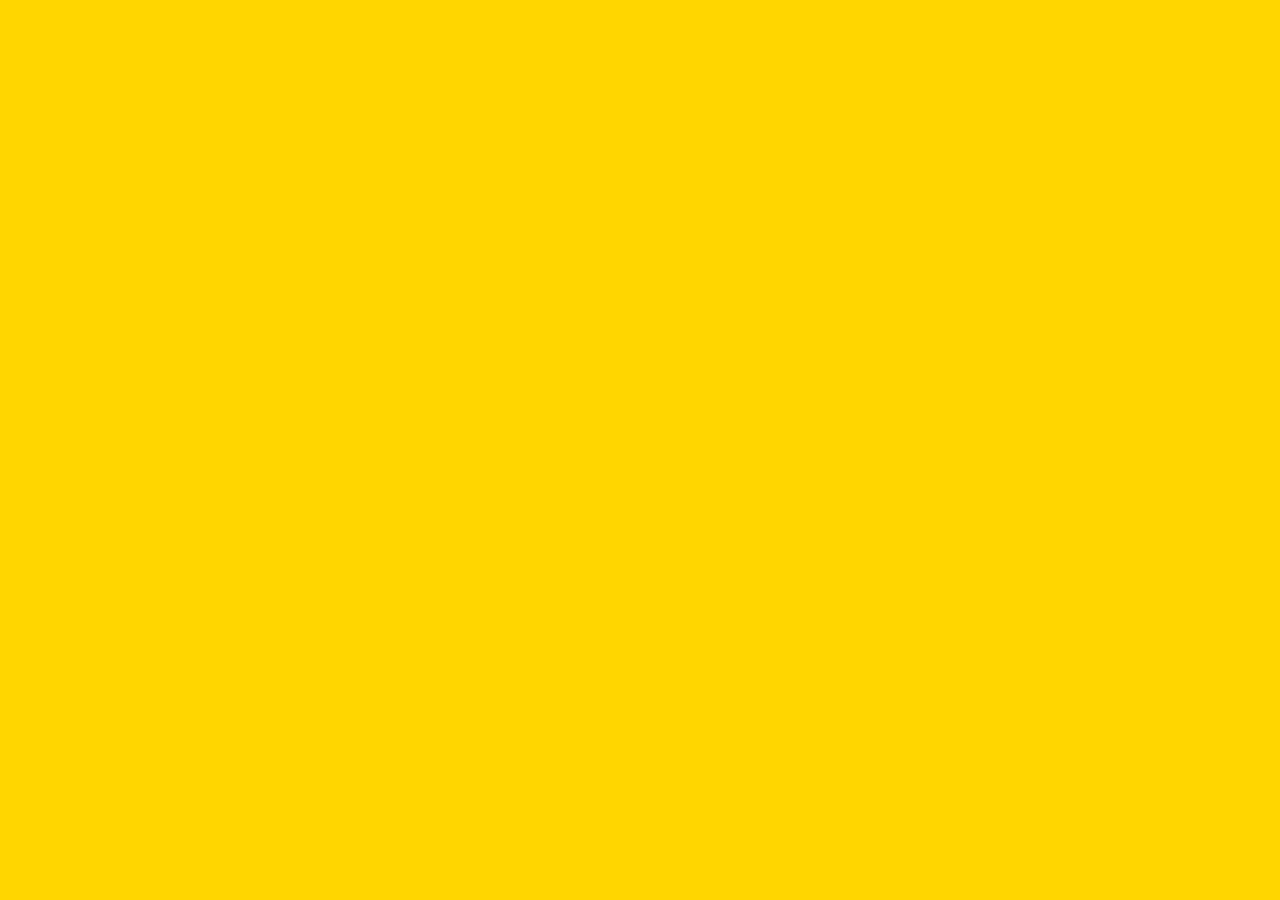
==== index.html @ a6885126 "initial commit." ====
<!DOCTYPE html>
<html lang="en">
  <head>
    <meta charset="UTF-8" />
    <meta http-equiv="X-UA-Compatible" content="IE=edge" />
    <meta name="viewport" content="width=device-width, initial-scale=1.0" />
    <title>Document</title>
    <link rel="stylesheet" href="CSS/normalize.css" />
    <link rel="stylesheet" href="CSS/styles.css" />
  </head>
  <body></body>
</html>
---- CSS/styles.css ----
body {
  background: gold;
}
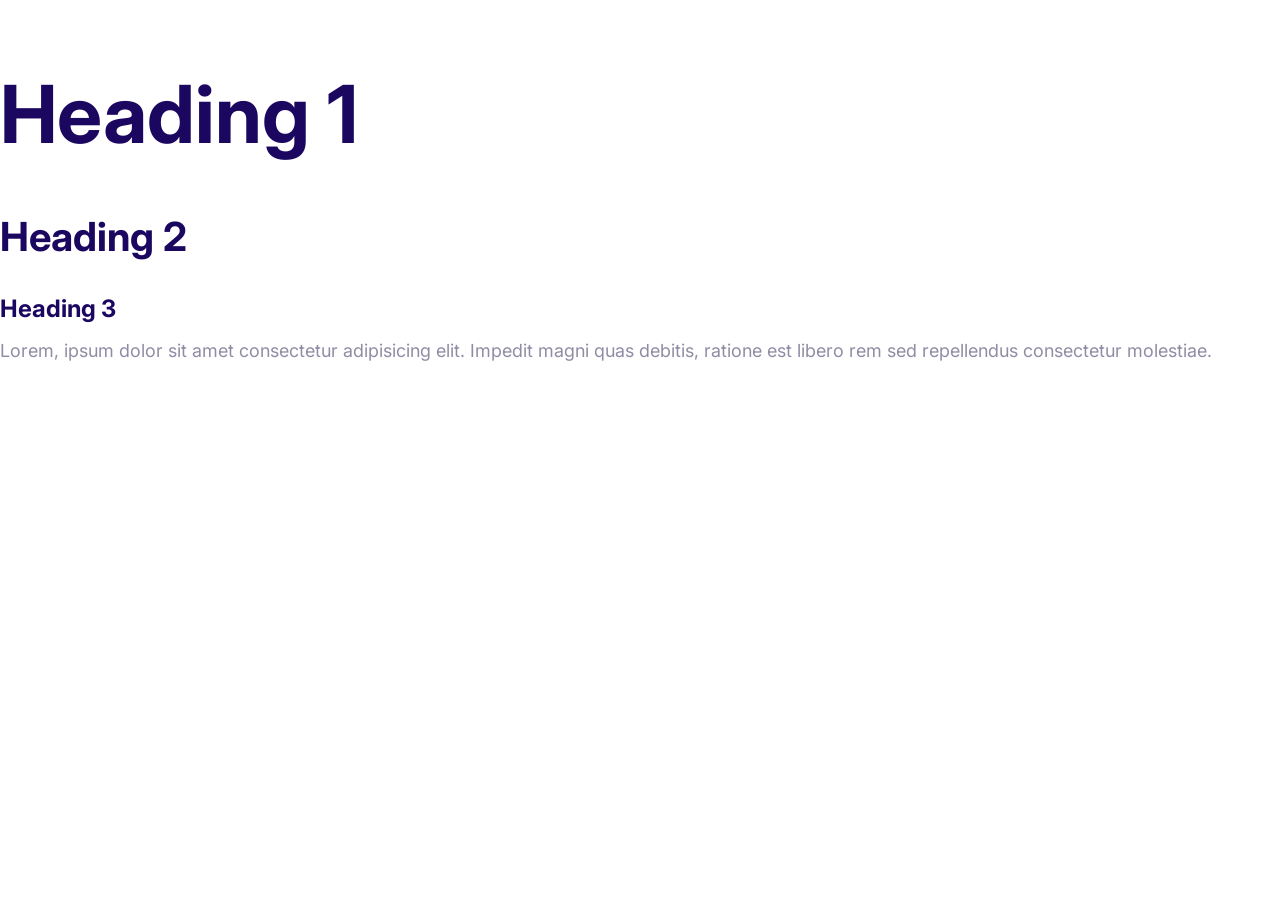
==== commit 6824a6ee: "Define the styles for the fonts." ====
--- a/index.html
+++ b/index.html
@@ -5,8 +5,23 @@
     <meta http-equiv="X-UA-Compatible" content="IE=edge" />
     <meta name="viewport" content="width=device-width, initial-scale=1.0" />
     <title>Document</title>
+    <link rel="preconnect" href="https://fonts.googleapis.com" />
+    <link rel="preconnect" href="https://fonts.gstatic.com" crossorigin />
+    <link
+      href="https://fonts.googleapis.com/css2?family=Inter:wght@400;700&display=swap"
+      rel="stylesheet"
+    />
     <link rel="stylesheet" href="CSS/normalize.css" />
     <link rel="stylesheet" href="CSS/styles.css" />
   </head>
-  <body></body>
+  <body>
+    <h1>Heading 1</h1>
+    <h2>Heading 2</h2>
+    <h3>Heading 3</h3>
+    <p>
+      Lorem, ipsum dolor sit amet consectetur adipisicing elit. Impedit magni
+      quas debitis, ratione est libero rem sed repellendus consectetur
+      molestiae.
+    </p>
+  </body>
 </html>
--- a/CSS/styles.css
+++ b/CSS/styles.css
@@ -1,3 +1,59 @@
-body {
-  background: gold;
+:root { 
+  --color-primary: #2584ff;
+  --color-secondary: #00d9ff;
+  --color-accent: #ff3400;
+  --color-headings: #1b0760;
+  --color-body: #918ca4;
 }
+
+html { 
+  /* 62.5% of 16px = 10px */
+  font-size: 62.5%;
+}
+
+body { 
+  font-family: Inter, Arial, Helvetica, sans-serif;
+  font-size: 2.4rem ;
+  line-height: 1.5;
+  color: var(--color-body);
+}
+
+h1, h2, h3 {
+  color: var(--color-headings);
+  margin-bottom: 1rem;
+}
+
+h1 {
+  /* 1 x font size of the html elment */
+  font-size: 7rem;
+}
+
+h2 { 
+  font-size: 4rem;
+}
+
+h3 { 
+  font-size: 3rem;
+}
+
+p {
+  margin-top: 0;
+}
+
+@media screen and (min-width: 1024px) {
+  body {
+    font-size: 1.8rem;
+  }
+
+  h1 {
+    font-size: 8rem;
+  }
+
+  h2 {
+    font-size: 4rem;
+  }
+
+  h3 {
+    font-size: 2.4rem;
+  }
+}
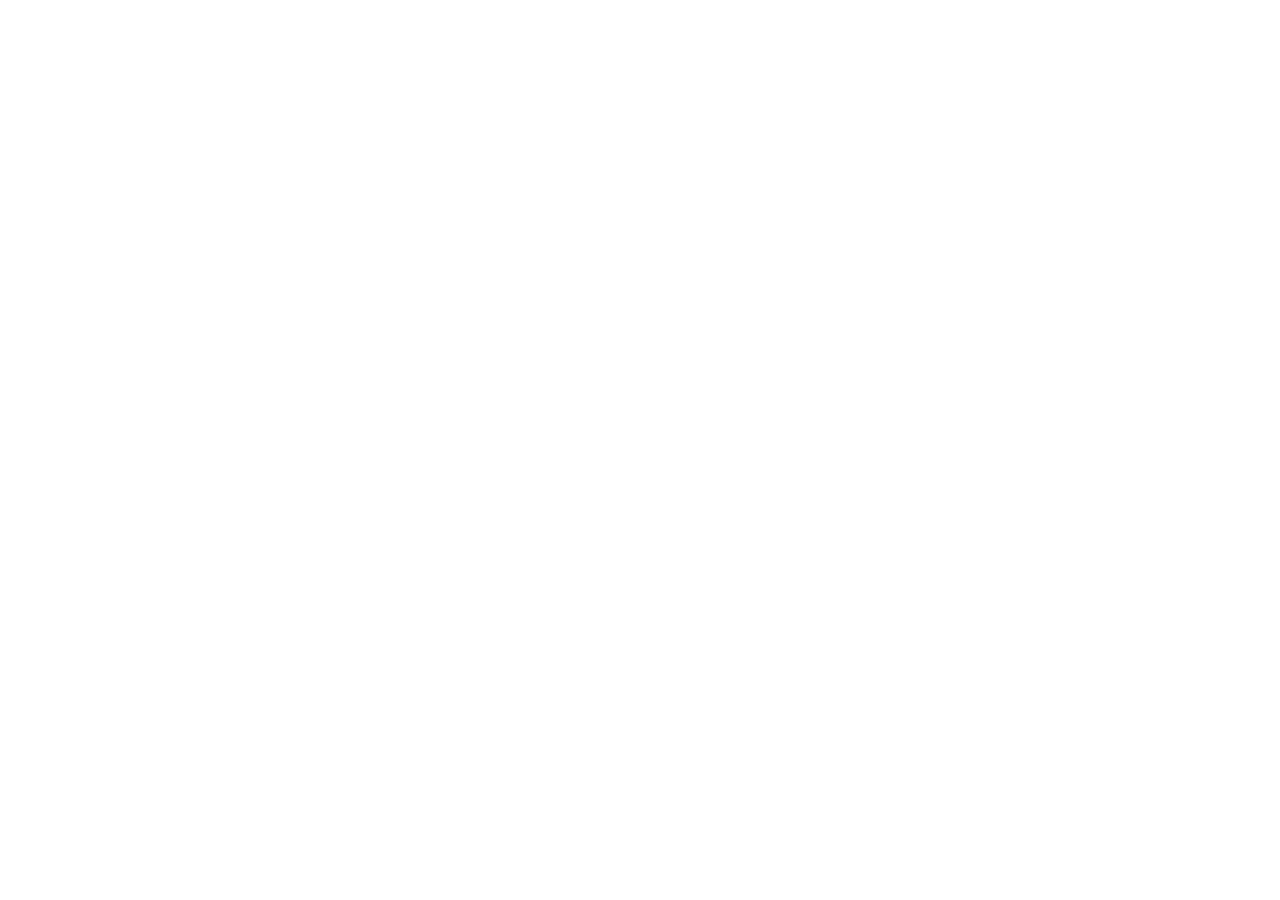
==== commit a7980fa7: "Build the arrow link component." ====
--- a/index.html
+++ b/index.html
@@ -14,14 +14,5 @@
     <link rel="stylesheet" href="CSS/normalize.css" />
     <link rel="stylesheet" href="CSS/styles.css" />
   </head>
-  <body>
-    <h1>Heading 1</h1>
-    <h2>Heading 2</h2>
-    <h3>Heading 3</h3>
-    <p>
-      Lorem, ipsum dolor sit amet consectetur adipisicing elit. Impedit magni
-      quas debitis, ratione est libero rem sed repellendus consectetur
-      molestiae.
-    </p>
-  </body>
+  <body></body>
 </html>
--- a/CSS/styles.css
+++ b/CSS/styles.css
@@ -5,6 +5,8 @@
   --color-headings: #1b0760;
   --color-body: #918ca4;
 }
+
+/* ------------- Typography ------------- */
 
 html { 
   /* 62.5% of 16px = 10px */
@@ -56,4 +58,32 @@
   h3 {
     font-size: 2.4rem;
   }
+}
+
+/*  ------------- Links ------------- */ 
+a { 
+  text-decoration: none;
+}
+
+.link-arrow {
+  color: var(--color-accent);
+  text-transform: uppercase;
+  font-size: 2rem;
+  font-weight: bold;
+}
+
+.link-arrow::after {
+  content: '-->';
+  margin-left: 5px;
+  transition: margin 0.15s;
+}
+
+.link-arrow:hover::after {
+  margin-left: 10px;
+}
+
+@media screen and (min-width: 1024px) {
+  .link-arrow {
+    font-size: 1.5rem;
+  }
 }
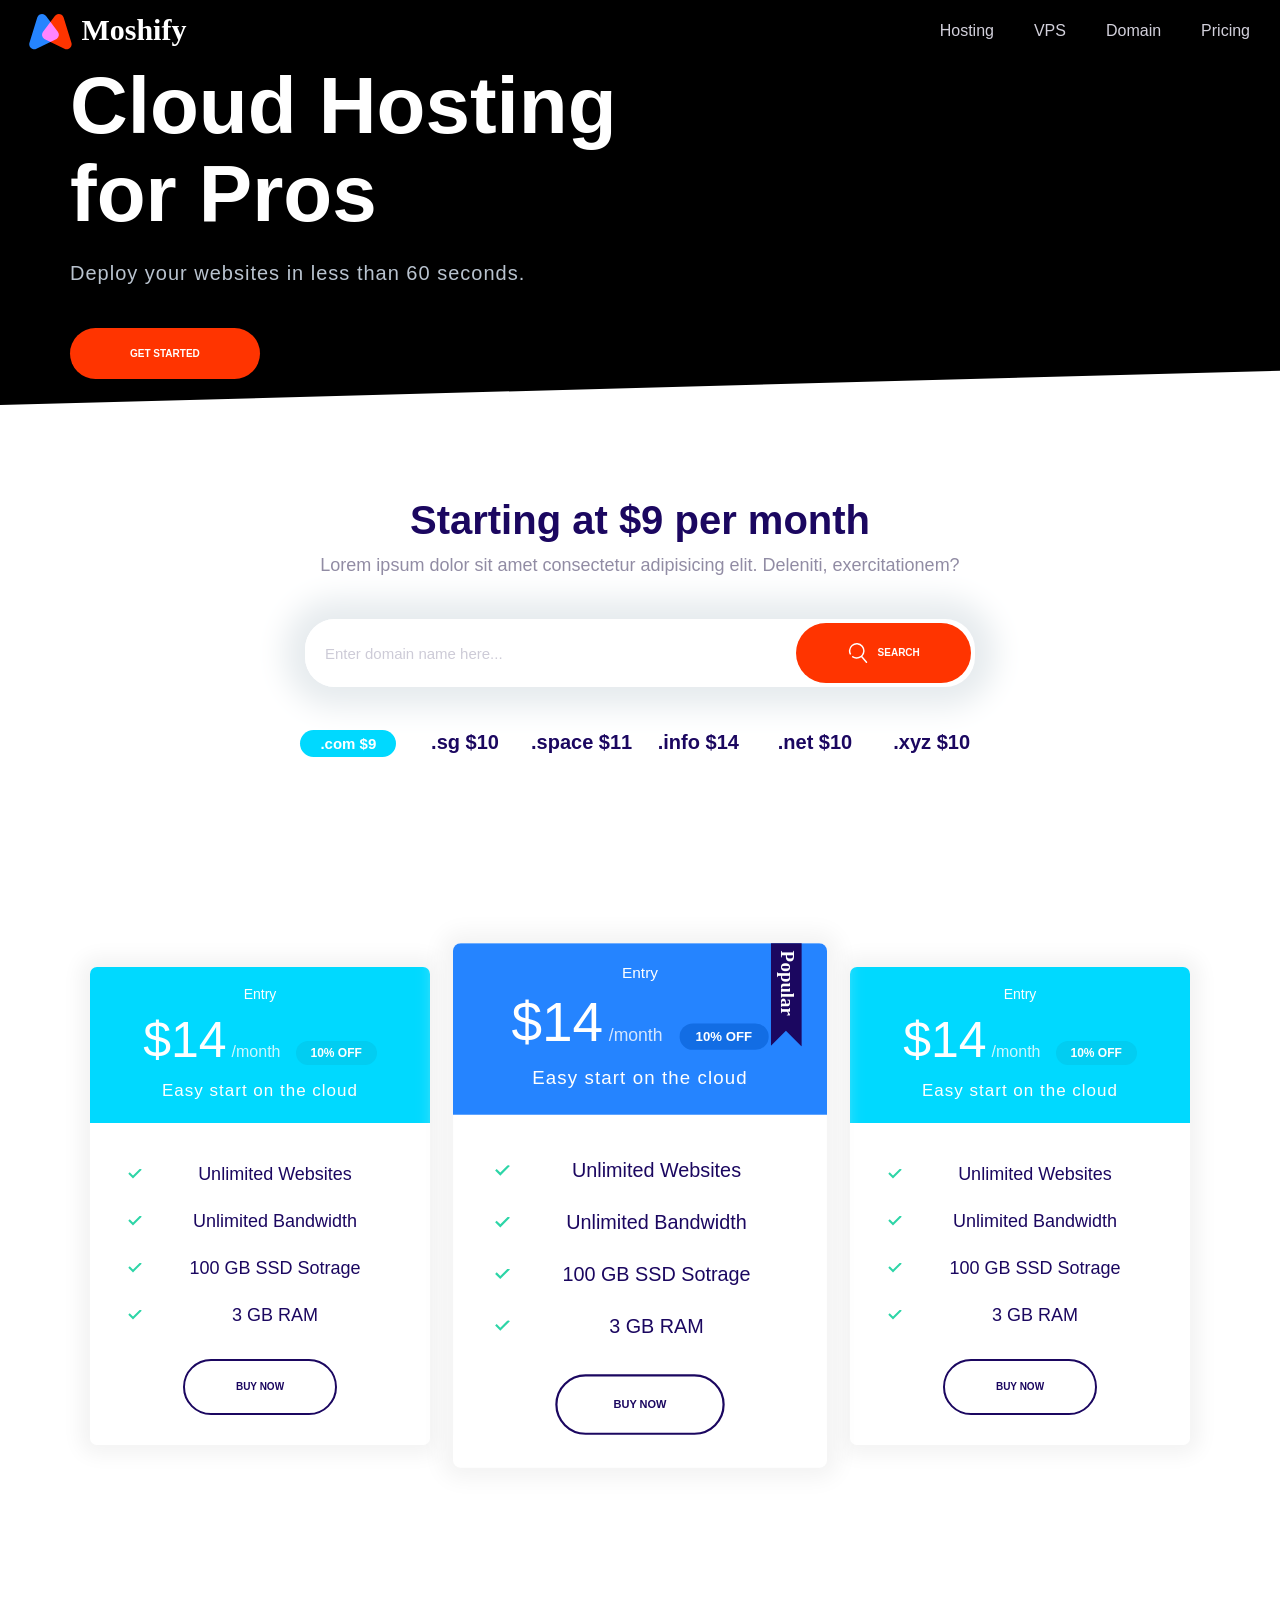
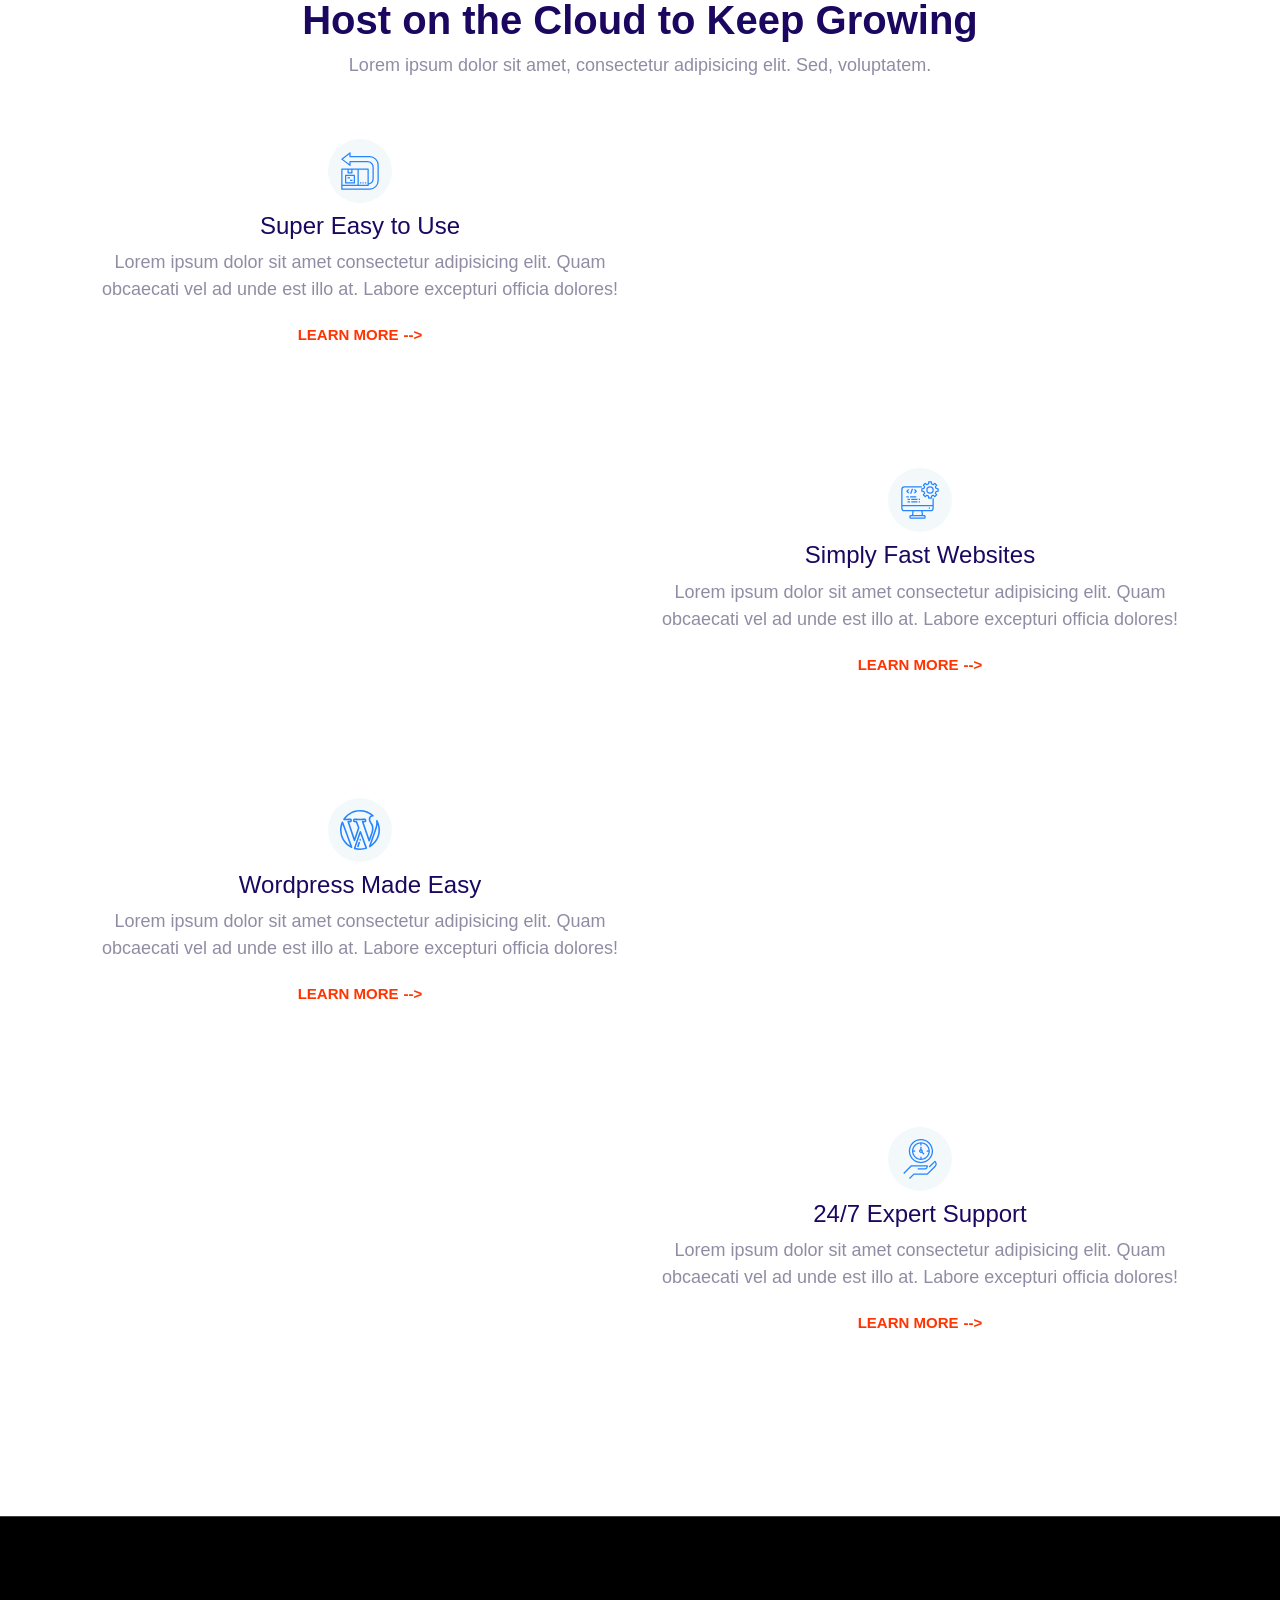
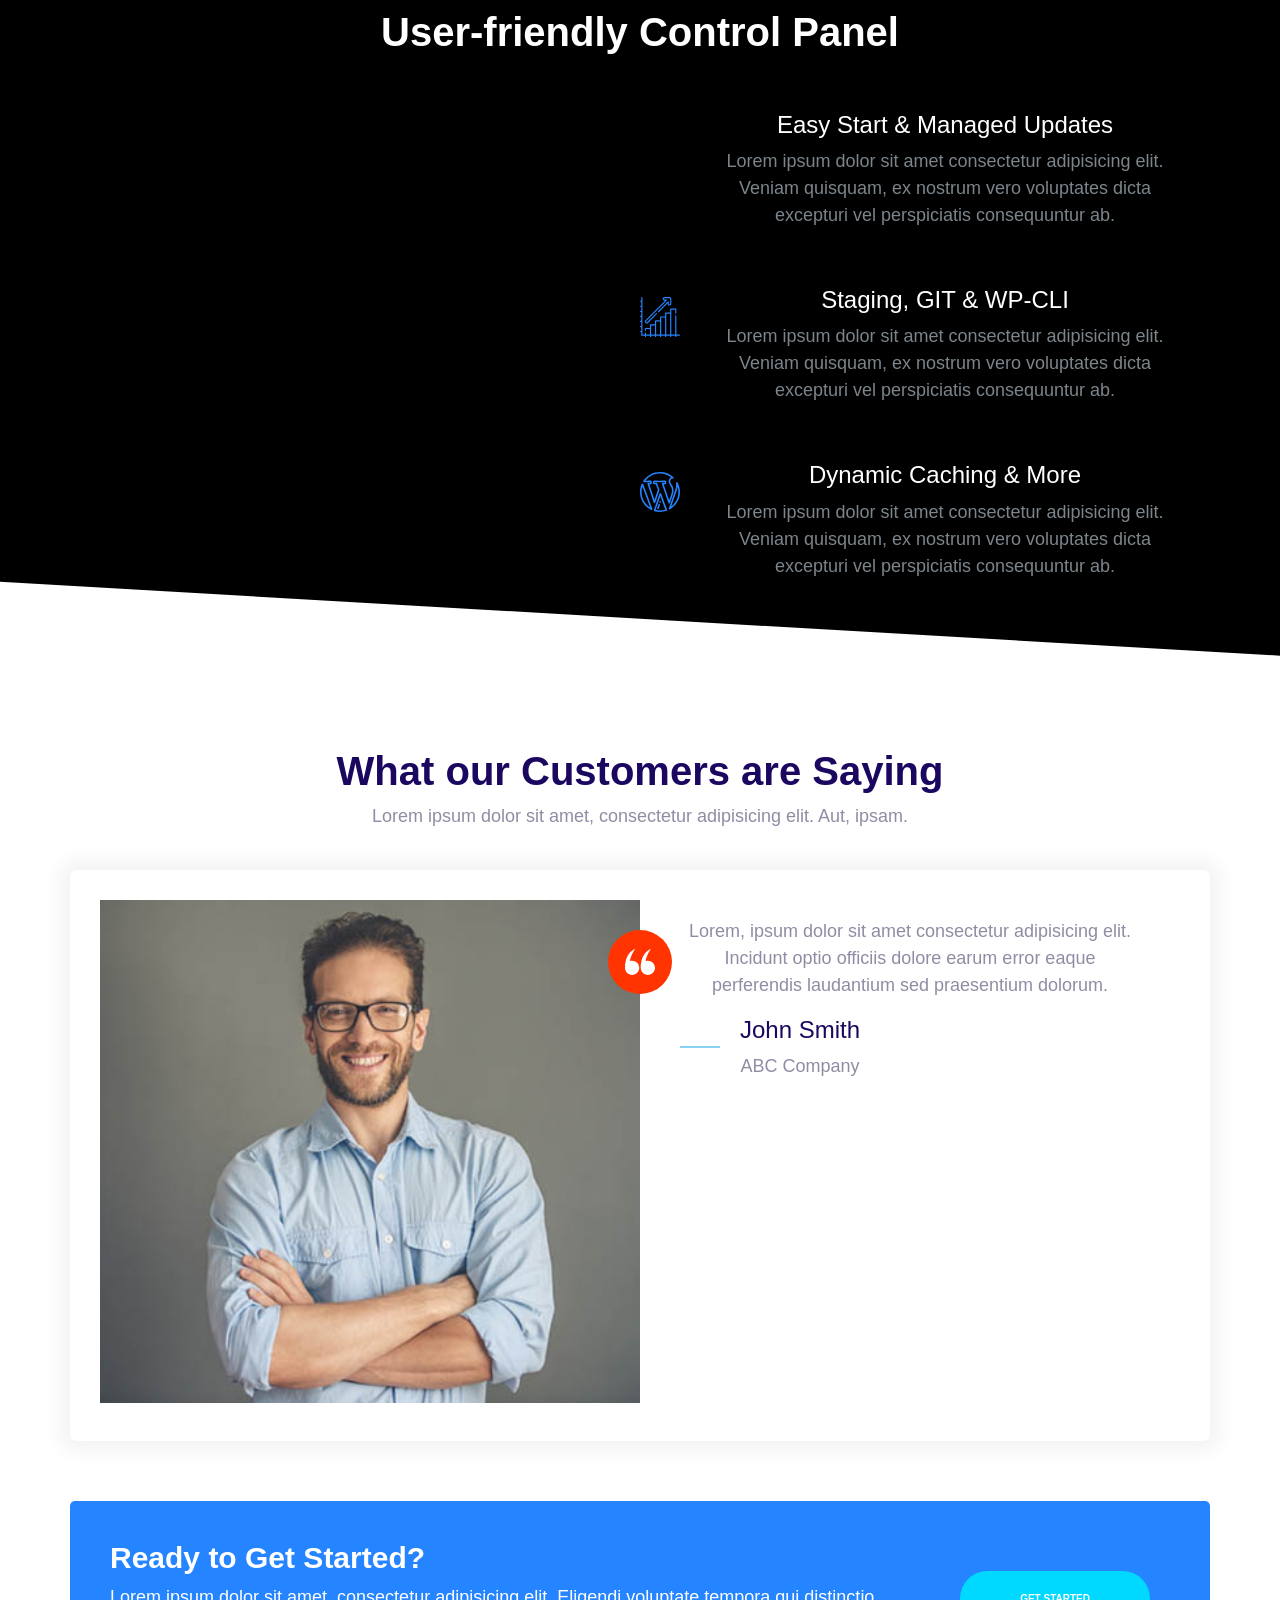
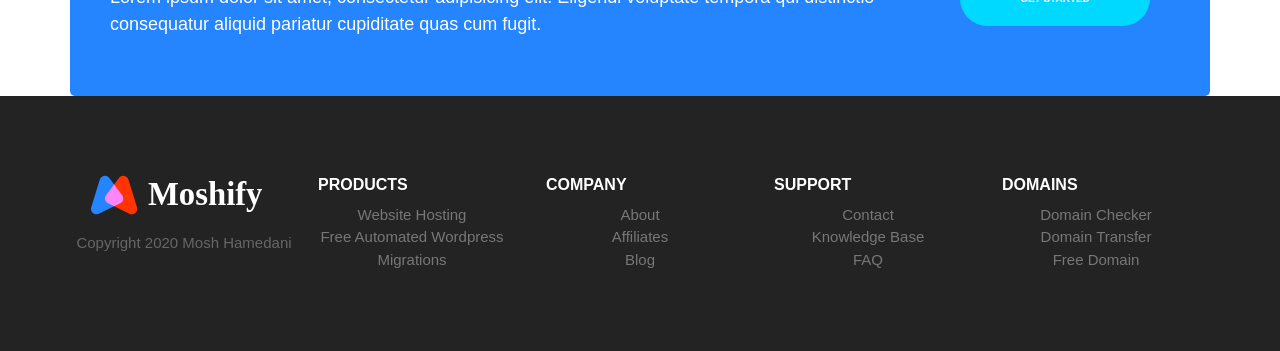
==== commit 6007664c: "Build Home-Page" ====
--- a/index.html
+++ b/index.html
@@ -8,11 +8,462 @@
     <link rel="preconnect" href="https://fonts.googleapis.com" />
     <link rel="preconnect" href="https://fonts.gstatic.com" crossorigin />
     <link
-      href="https://fonts.googleapis.com/css2?family=Inter:wght@400;700&display=swap"
+      hr
+      ef="https://fonts.googleapis.com/css2?family=Inter:wght@400;600;700&display=swap"
       rel="stylesheet"
     />
     <link rel="stylesheet" href="CSS/normalize.css" />
     <link rel="stylesheet" href="CSS/styles.css" />
+    <link rel="stylesheet" href="https://unpkg.com/aos@next/dist/aos.css" />
   </head>
-  <body></body>
+  <body>
+    <header>
+      <nav class="nav collapsible">
+        <a class="nav__brand" href="/"><img src="images/logo.svg" alt="" /></a>
+        <svg class="icon icon--white nav__toggler">
+          <use xlink:href="images/sprite.svg#menu"></use>
+        </svg>
+        <ul class="list nav__list collapsible__content">
+          <li class="nav__item"><a href="#">Hosting</a></li>
+          <li class="nav__item"><a href="#">VPS</a></li>
+          <li class="nav__item"><a href="#">Domain</a></li>
+          <li class="nav__item"><a href="#">Pricing</a></li>
+        </ul>
+      </nav>
+    </header>
+    <section class="block block--dark block--skewed-left hero">
+      <div class="container grid grid--1x2">
+        <header class="block__header hero__content">
+          <h1 class="block__heading">Cloud Hosting for Pros</h1>
+          <p class="hero__tagline">
+            Deploy your websites in less than 60 seconds.
+          </p>
+          <a href="" class="btn btn--accent btn--stretched">Get Started</a>
+        </header>
+        <picture>
+          <source
+            type="image/webp"
+            srcset="images/banner.webp 1x, images/banner@2x.webp 2x"
+          />
+          <source
+            type="image/png"
+            srcset="images/banner.png 1x, images/banner@2x.png 2x"
+          />
+          <img class="hero__image" src="images/banner.png" alt="" />
+        </picture>
+      </div>
+    </section>
+    <section class="block container block-domain">
+      <header class="block__header">
+        <h2>Starting at $9 per month</h2>
+        <p>
+          Lorem ipsum dolor sit amet consectetur adipisicing elit. Deleniti,
+          exercitationem?
+        </p>
+      </header>
+      <div class="input-group">
+        <input
+          type="text"
+          class="input"
+          placeholder="Enter domain name here..."
+        />
+        <button class="btn btn--accent">
+          <svg class="icon icon--white">
+            <use xlink:href="images/sprite.svg#search"></use></svg
+          >Search
+        </button>
+      </div>
+      <ul class="list block-domain__prices">
+        <li><span class="badge badge--secondary">.com $9</span></li>
+        <li>.sg $10</li>
+        <li>.space $11</li>
+        <li>.info $14</li>
+        <li>.net $10</li>
+        <li>.xyz $10</li>
+      </ul>
+    </section>
+    <section class="block container block-plans">
+      <div class="grid grid--1x3">
+        <div class="plan">
+          <div class="card card--secondary">
+            <header class="card__header">
+              <h3 class="plan__name">Entry</h3>
+              <span class="plan__price">$14</span>
+              <span class="plan__billing-cycle">/month</span>
+              <span class="badge badge--secondary badge--small">10% OFF</span>
+              <span class="plan__description">Easy start on the cloud</span>
+            </header>
+            <div class="card__body">
+              <ul class="list list--tick">
+                <li class="list__item">Unlimited Websites</li>
+                <li class="list__item">Unlimited Bandwidth</li>
+                <li class="list__item">100 GB SSD Sotrage</li>
+                <li class="list__item">3 GB RAM</li>
+              </ul>
+              <button class="btn btn--outline btn--block">Buy Now</button>
+            </div>
+          </div>
+        </div>
+        <div class="plan plan--popular">
+          <div class="card card--primary">
+            <header class="card__header">
+              <h3 class="plan__name">Entry</h3>
+              <span class="plan__price">$14</span>
+              <span class="plan__billing-cycle">/month</span>
+              <span class="badge badge--primary badge--small">10% OFF</span>
+              <span class="plan__description">Easy start on the cloud</span>
+            </header>
+            <div class="card__body">
+              <ul class="list list--tick">
+                <li class="list__item">Unlimited Websites</li>
+                <li class="list__item">Unlimited Bandwidth</li>
+                <li class="list__item">100 GB SSD Sotrage</li>
+                <li class="list__item">3 GB RAM</li>
+              </ul>
+              <button class="btn btn--outline btn--block">Buy Now</button>
+            </div>
+          </div>
+        </div>
+        <div class="plan">
+          <div class="card card--secondary">
+            <header class="card__header">
+              <h3 class="plan__name">Entry</h3>
+              <span class="plan__price">$14</span>
+              <span class="plan__billing-cycle">/month</span>
+              <span class="badge badge--secondary badge--small">10% OFF</span>
+              <span class="plan__description">Easy start on the cloud</span>
+            </header>
+            <div class="card__body">
+              <ul class="list list--tick">
+                <li class="list__item">Unlimited Websites</li>
+                <li class="list__item">Unlimited Bandwidth</li>
+                <li class="list__item">100 GB SSD Sotrage</li>
+                <li class="list__item">3 GB RAM</li>
+              </ul>
+              <button class="btn btn--outline btn--block">Buy Now</button>
+            </div>
+          </div>
+        </div>
+      </div>
+    </section>
+    <section class="block container">
+      <header class="block__header">
+        <h2>Host on the Cloud to Keep Growing</h2>
+        <p>
+          Lorem ipsum dolor sit amet, consectetur adipisicing elit. Sed,
+          voluptatem.
+        </p>
+      </header>
+      <article class="grid grid--1x2 feature" data-aos="fade-right">
+        <div class="feature__content">
+          <span class="icon-container">
+            <svg class="icon icon--primary">
+              <use xlink:href="images/sprite.svg#easy"></use>
+            </svg>
+          </span>
+          <h3 class="feature__heading">Super Easy to Use</h3>
+          <p>
+            Lorem ipsum dolor sit amet consectetur adipisicing elit. Quam
+            obcaecati vel ad unde est illo at. Labore excepturi officia dolores!
+          </p>
+          <a href="#" class="link-arrow">Learn More</a>
+        </div>
+        <picture data-aos="zoom-in-left">
+          <source
+            type="image/webp"
+            srcset="images/easy.webp 1x, images/easy@2x.webp 2x"
+          />
+          <source
+            type="image/jpg"
+            srcset="images/easy.jpg 1x, images/easy@2x.jpg 2x"
+          />
+          <img class="feature__image" src="images/easy@2x.jpg" alt="" />
+        </picture>
+      </article>
+      <article class="grid grid--1x2 feature">
+        <div class="feature__content">
+          <span class="icon-container">
+            <svg class="icon icon--primary">
+              <use xlink:href="images/sprite.svg#computer"></use>
+            </svg>
+          </span>
+          <h3 class="feature__heading">Simply Fast Websites</h3>
+          <p>
+            Lorem ipsum dolor sit amet consectetur adipisicing elit. Quam
+            obcaecati vel ad unde est illo at. Labore excepturi officia dolores!
+          </p>
+          <a href="#" class="link-arrow">Learn More</a>
+        </div>
+        <picture>
+          <source
+            type="image/webp"
+            srcset="images/fast.webp 1x, images/fast@2x.webp 2x"
+          />
+          <source
+            type="image/jpg"
+            srcset="images/fast.jpg 1x, images/fast@2x.jpg 2x"
+          />
+          <img class="feature__image" src="images/fast@2x.jpg" alt="" />
+        </picture>
+      </article>
+      <article class="grid grid--1x2 feature">
+        <div class="feature__content">
+          <span class="icon-container">
+            <svg class="icon icon--primary">
+              <use xlink:href="images/sprite.svg#wordpress"></use>
+            </svg>
+          </span>
+          <h3 class="feature__heading">Wordpress Made Easy</h3>
+          <p>
+            Lorem ipsum dolor sit amet consectetur adipisicing elit. Quam
+            obcaecati vel ad unde est illo at. Labore excepturi officia dolores!
+          </p>
+          <a href="#" class="link-arrow">Learn More</a>
+        </div>
+        <picture>
+          <source
+            type="image/webp"
+            srcset="images/wordpress.webp 1x, images/wordpress@2x.webp 2x"
+          />
+          <source
+            type="image/jpg"
+            srcset="images/wordpress.jpg 1x, images/wordpress@2x.jpg 2x"
+          />
+          <img class="feature__image" src="images/wordpress@2x.jpg" alt="" />
+        </picture>
+      </article>
+      <article class="grid grid--1x2 feature">
+        <div class="feature__content">
+          <span class="icon-container">
+            <svg class="icon icon--primary">
+              <use xlink:href="images/sprite.svg#clock"></use>
+            </svg>
+          </span>
+          <h3 class="feature__heading">24/7 Expert Support</h3>
+          <p>
+            Lorem ipsum dolor sit amet consectetur adipisicing elit. Quam
+            obcaecati vel ad unde est illo at. Labore excepturi officia dolores!
+          </p>
+          <a href="#" class="link-arrow">Learn More</a>
+        </div>
+        <picture>
+          <source
+            type="image/webp"
+            srcset="images/support.webp 1x, images/support@2x.webp 2x"
+          />
+          <source
+            type="image/jpg"
+            srcset="images/support.jpg 1x, images/support@2x.jpg 2x"
+          />
+          <img class="feature__image" src="images/support@2x.jpg" alt="" />
+        </picture>
+      </article>
+    </section>
+    <section class="block block--dark block--skewed-right block-showcase">
+      <header class="block__header">
+        <h2>User-friendly Control Panel</h2>
+      </header>
+      <div class="container grid grid--1x2">
+        <picture class="block-showcase__image">
+          <source
+            type="image/webp"
+            srcset="images/ipad.webp 1x, images/ipad@2x.webp 2x"
+          />
+          <source
+            type="image/png"
+            srcset="images/ipad.png 1x, images/ipad@2x.png 2x"
+          />
+          <img src="images/ipad.png" alt="" />
+        </picture>
+        <ul class="list">
+          <li>
+            <div class="media">
+              <div class="media__image">
+                <svg class="icon icon--primary">
+                  <use xlink:href="images/sprite.svg#snap"></use>
+                </svg>
+              </div>
+              <div class="media__body">
+                <h3 class="media__title">Easy Start & Managed Updates</h3>
+                <p>
+                  Lorem ipsum dolor sit amet consectetur adipisicing elit.
+                  Veniam quisquam, ex nostrum vero voluptates dicta excepturi
+                  vel perspiciatis consequuntur ab.
+                </p>
+              </div>
+            </div>
+          </li>
+          <li>
+            <div class="media">
+              <div class="media__image">
+                <svg class="icon icon--primary">
+                  <use xlink:href="images/sprite.svg#growth"></use>
+                </svg>
+              </div>
+              <div class="media__body">
+                <h3 class="media__title">Staging, GIT & WP-CLI</h3>
+                <p>
+                  Lorem ipsum dolor sit amet consectetur adipisicing elit.
+                  Veniam quisquam, ex nostrum vero voluptates dicta excepturi
+                  vel perspiciatis consequuntur ab.
+                </p>
+              </div>
+            </div>
+          </li>
+          <li>
+            <div class="media">
+              <div class="media__image">
+                <svg class="icon icon--primary">
+                  <use xlink:href="images/sprite.svg#wordpress"></use>
+                </svg>
+              </div>
+              <div class="media__body">
+                <h3 class="media__title">Dynamic Caching & More</h3>
+                <p>
+                  Lorem ipsum dolor sit amet consectetur adipisicing elit.
+                  Veniam quisquam, ex nostrum vero voluptates dicta excepturi
+                  vel perspiciatis consequuntur ab.
+                </p>
+              </div>
+            </div>
+          </li>
+        </ul>
+      </div>
+    </section>
+    <section class="block">
+      <header class="block__header">
+        <h2>What our Customers are Saying</h2>
+        <p>
+          Lorem ipsum dolor sit amet, consectetur adipisicing elit. Aut, ipsam.
+        </p>
+      </header>
+      <div class="container">
+        <div class="card testimonial">
+          <div class="grid grid--1x2">
+            <div class="testimonial__image">
+              <img
+                src="images/testimonial.jpg"
+                alt="A happy, smiling customer"
+              />
+              <span class="icon-container icon-container--accent">
+                <svg class="icon icon--white icon--small">
+                  <use xlink:href="images/sprite.svg#quotes"></use>
+                </svg>
+              </span>
+            </div>
+            <blockquote class="quote">
+              <p class="quote__text">
+                Lorem, ipsum dolor sit amet consectetur adipisicing elit.
+                Incidunt optio officiis dolore earum error eaque perferendis
+                laudantium sed praesentium dolorum.
+              </p>
+              <footer>
+                <div class="media">
+                  <div class="media__image">
+                    <svg class="icon icon--primary quote__line">
+                      <use xlink:href="images/sprite.svg#line"></use>
+                    </svg>
+                  </div>
+                  <div class="media__body">
+                    <h3 class="media__title quote__author">John Smith</h3>
+                    <p class="quote__organization">ABC Company</p>
+                  </div>
+                </div>
+              </footer>
+            </blockquote>
+          </div>
+        </div>
+      </div>
+    </section>
+    <div class="container">
+      <div class="callout callout--primary callout-signup">
+        <div class="grid grid--1x2">
+          <div class="callout__content">
+            <h2 class="callout__heading">Ready to Get Started?</h2>
+            <p>
+              Lorem ipsum dolor sit amet, consectetur adipisicing elit. Eligendi
+              voluptate tempora qui distinctio consequatur aliquid pariatur
+              cupiditate quas cum fugit.
+            </p>
+          </div>
+          <a href="#" class="btn btn--secondary btn--stretched">Get Started</a>
+        </div>
+      </div>
+    </div>
+
+    <footer class="block block--dark footer">
+      <div class="container grid footer__sections">
+        <section class="collapsible collapsible--expanded footer__section">
+          <header class="collapsible__header">
+            <h2 class="collapsible__heading footer__heading">Products</h2>
+            <svg class="icon icon--white collapsible__chevron">
+              <use xlink:href="images/sprite.svg#chevron"></use>
+            </svg>
+          </header>
+          <div class="collapsible__content">
+            <ul class="list">
+              <li><a href="#">Website Hosting</a></li>
+              <li><a href="#">Free Automated Wordpress</a></li>
+              <li><a href="#">Migrations</a></li>
+            </ul>
+          </div>
+        </section>
+        <section class="collapsible footer__section">
+          <header class="collapsible__header">
+            <h2 class="collapsible__heading footer__heading">Company</h2>
+            <svg class="icon icon--white collapsible__chevron">
+              <use xlink:href="images/sprite.svg#chevron"></use>
+            </svg>
+          </header>
+          <div class="collapsible__content">
+            <ul class="list">
+              <li><a href="#">About</a></li>
+              <li><a href="#">Affiliates</a></li>
+              <li><a href="#">Blog</a></li>
+            </ul>
+          </div>
+        </section>
+        <section class="collapsible footer__section">
+          <header class="collapsible__header">
+            <h2 class="collapsible__heading footer__heading">Support</h2>
+            <svg class="icon icon--white collapsible__chevron">
+              <use xlink:href="images/sprite.svg#chevron"></use>
+            </svg>
+          </header>
+          <div class="collapsible__content">
+            <ul class="list">
+              <li><a href="#">Contact</a></li>
+              <li><a href="#">Knowledge Base</a></li>
+              <li><a href="#">FAQ</a></li>
+            </ul>
+          </div>
+        </section>
+        <section class="collapsible footer__section">
+          <header class="collapsible__header">
+            <h2 class="collapsible__heading footer__heading">Domains</h2>
+            <svg class="icon icon--white collapsible__chevron">
+              <use xlink:href="images/sprite.svg#chevron"></use>
+            </svg>
+          </header>
+          <div class="collapsible__content">
+            <ul class="list">
+              <li><a href="#">Domain Checker</a></li>
+              <li><a href="#">Domain Transfer</a></li>
+              <li><a href="#">Free Domain</a></li>
+            </ul>
+          </div>
+        </section>
+        <section class="footer__brand">
+          <img src="images/logo.svg" alt="" />
+          <p class="footer__copyright">Copyright 2020 Mosh Hamedani</p>
+        </section>
+      </div>
+    </footer>
+
+    <script src="js/main.js"></script>
+    <script src="https://unpkg.com/aos@next/dist/aos.js"></script>
+    <script>
+      AOS.init();
+    </script>
+  </body>
 </html>
--- a/CSS/styles.css
+++ b/CSS/styles.css
@@ -4,9 +4,22 @@
   --color-accent: #ff3400;
   --color-headings: #1b0760;
   --color-body: #918ca4;
+  --color-body-darker: #5c5577;
+  --color-border: #ccc;
+  --border-radius: 30px;
+}
+
+*,
+*::after,
+*::before { 
+  box-sizing: border-box;
 }
 
 /* ------------- Typography ------------- */
+::selection {
+  background: var(--color-primary);
+  color: #fff;
+}
 
 html { 
   /* 62.5% of 16px = 10px */
@@ -20,9 +33,12 @@
   color: var(--color-body);
 }
 
-h1, h2, h3 {
+h1,
+h2,
+h3 {
   color: var(--color-headings);
   margin-bottom: 1rem;
+  line-height: 1.1;
 }
 
 h1 {
@@ -36,6 +52,7 @@
 
 h3 { 
   font-size: 3rem;
+  font-weight: 500;
 }
 
 p {
@@ -86,4 +103,819 @@
   .link-arrow {
     font-size: 1.5rem;
   }
+}
+
+/*  ------------- Badges ------------- */ 
+
+.badge {
+  border-radius: 20px;
+  font-size: 2rem;
+  font-weight: 600;
+  padding: 0.5rem 2rem;
+  white-space: nowrap;
+}
+
+.badge--primary {
+  background: var(--color-primary);
+  color: #fff;
+}
+
+.badge--secondary {
+  background: var(--color-secondary);
+  color: #fff;
+}
+
+.badge--small {
+  font-size: 1.6rem;
+  padding: 0.5rem 1.5rem;
+}
+
+@media screen and (min-width: 1024px) {
+  .badge {
+    font-size: 1.5rem;
+  }
+
+  .badge--small {
+    font-size: 1.2rem;
+  }
+}
+/*  ------------- Lists ------------- */ 
+
+.list {
+  list-style: none;
+  padding-left: 0;
+}
+
+.list--inline .list__item {
+  display: inline-block;
+  margin-right: 2rem;
+}
+
+.list--tick {
+  list-style-image: url(../images/tick.svg);
+  padding-left: 3rem;
+  color: var(--color-headings);
+}
+
+.list--tick .list__item {
+  padding-left: 0.5rem;
+  margin-bottom: 1rem;
+}
+
+@media screen and (min-width: 1024px) {
+  .list--tick .list__item {
+    padding-left: 0;
+  }
+}
+
+/*  ------------- Icons ------------- */ 
+
+.icon {
+  width: 40px;
+  height: 40px;
+}
+
+.icon--small {
+  width: 30px;
+  height: 30px;
+}
+
+.icon--primary {
+  fill: var(--color-primary);
+}
+
+.icon--white {
+  fill: #fff;
+}
+
+.icon-container {
+  background: #f3f9fa;
+  width: 64px;
+  height: 64px;
+  border-radius: 100%;
+  display: inline-flex;
+  justify-content: center;
+  align-items: center;
+}
+
+.icon-container--accent {
+  background: var(--color-accent);
+}
+
+/*  ------------- Buttons ------------- */ 
+
+.btn {
+  border-radius: 40px;
+  border: 0;
+  cursor: pointer;
+  font-size: 1.8rem;
+  font-weight: 600;
+  margin: 1rem 0;
+  outline: 0;
+  padding: 2rem 4vw;
+  text-align: center;
+  text-transform: uppercase;
+  white-space: nowrap;
+}
+
+.btn .icon {
+  width: 2rem;
+  height: 2rem;
+  margin-right: 1rem;
+  vertical-align: middle;
+}
+
+.btn--primary {
+  background: var(--color-primary);
+  color: #fff;
+}
+
+.btn--primary:hover {
+  background: #3a8ffd;
+}
+
+.btn--secondary {
+  background: var(--color-secondary);
+  color: #fff;
+}
+
+.btn--secondary:hover {
+  background: #00c8eb;
+}
+
+.btn--accent {
+  background: var(--color-accent);
+  color: #fff;
+}
+
+.btn--accent:hover {
+  background: #ec3000;
+}
+
+.btn--stretched {
+  padding-left: 6rem;
+  padding-right: 6rem;
+}
+
+.btn--bloack {
+  width: 100%;
+  display: inline-block;
+}
+
+.btn--outline {
+  background: #fff;
+  color: var(--color-headings);
+  border: 2px solid var(--color-headings);
+}
+
+.btn--outline:hover {
+  background: var(--color-headings);
+  color: #fff;
+}
+
+@media screen and (min-width: 1024px) {
+  .btn {
+    font-size: 1rem;
+  }
+}
+
+/*  ------------- Inputs ------------- */ 
+
+.input {
+  border-radius: var(--border-radius);
+  border: 1px solid var(--color-border);
+  color: var(--color-headings);
+  font-size: 2rem;
+  outline: 0;
+  padding: 1.5rem 3.5rem;
+}
+
+::placeholder {
+  color: #cdcbd7;
+}
+
+.input-group {
+  border: 1px solid var(--color-border);
+  border-radius: var(--border-radius);
+  display: flex;
+}
+
+.input-group .input {
+  border: 0;
+  flex-grow: 1;
+  padding: 1.5rem 2rem;
+  width: 0;
+}
+
+.input-group .btn {
+  margin: 4px;
+}
+
+@media screen and (min-width: 1024px) {
+  .input {
+    font-size: 1.5rem;
+  }
+}
+
+/*  ------------- Cards ------------- */ 
+
+.card {
+  border-radius: 7px;
+  box-shadow: 0 0 20px 10px #f3f3f3;
+  overflow: hidden;
+}
+
+.card__header,
+.card__body {
+  padding: 2rem 3rem;
+}
+
+.card--primary .card__header {
+  background: var(--color-primary);
+  color: #fff;
+}
+
+.card--secondary .card__header {
+  background: var(--color-secondary);
+  color: #fff;
+}
+
+.card--primary .badge--primary {
+  background: #126de4;
+}
+
+.card--secondary .badge--secondary {
+  background: #02cdf1;
+}
+
+/*  ------------- Plans ------------- */ 
+
+.plan {
+  transition: transform .2s ease-out;
+}
+
+.plan__name {
+  color: #fff;
+  margin: 0;
+  font-weight: 500;
+  font-size: 2.4rem;
+}
+
+.plan__price {
+  font-size: 6rem;
+}
+
+.plan__billing-cycle { 
+  font-size: 2.4rem;
+  font-weight: 300;
+  opacity: 0.8;
+  margin-right: 1rem;
+}
+
+.plan__description {
+  font-size: 2rem;
+  font-weight: 300;
+  letter-spacing: 1px;
+  display: block;
+}
+
+.plan .list__item {
+  margin-bottom: 2rem;
+}
+
+.plan--popular {
+  transform: scale(1.1);
+}
+
+.plan--popular .card__header {
+  position: relative;
+}
+
+.plan--popular .card__header::before {
+  content: url(../images/popular.svg);
+  width: 40px;
+  display: inline-block;
+  position: absolute;
+  top: -6px;
+  right: 5%;
+}
+
+.plan:hover {
+  transform: scale(1.05);
+}
+.plan--popular:hover {
+  transform: scale(1.15);
+}
+
+@media screen and (min-width: 1024px) {
+  .plan__name {
+    font-size: 1.4rem;
+  }
+
+  .plan__price {
+    font-size: 5rem;
+  }
+
+  .plan__billing-cycle {
+    font-size: 1.6rem;
+  }
+
+  .plan__description {
+    font-size: 1.7rem;
+  }
+}
+
+/*  ------------- Media ------------- */ 
+
+.media {
+  display: flex;
+  margin-bottom: 4rem;
+}
+
+.media__title {
+  margin-top: 0;
+}
+
+.media__body {
+  margin: 0 2rem;
+}
+
+.media__image {
+  margin-top: 1rem;
+}
+
+/*  ------------- Quotes ------------- */ 
+
+.qoute {
+  font-size: 3rem;
+  font-style: italic;
+  color: var(--color-body-darker);
+  line-height: 1.3;
+}
+
+.qoute__text::before {
+  content: open-quote;
+}
+.qoute__text::after {
+  content: close-quote;
+}
+
+.qoute__author {
+  font-size: 3rem;
+  font-weight: 500;
+  font-style: normal;
+  margin-bottom: 0;
+}
+
+.qoute__organization {
+  color: var(--color-headings);
+  opacity: 0.4;
+  font-size: 2rem;
+  font-style: normal;
+}
+
+.qoute__line {
+  position: relative;
+  bottom: 10px;
+}
+
+@media screen and (min-width: 1024px) {
+  .qoute {
+    font-size: 2rem;
+  }
+
+  .qoute__author {
+    font-size: 2.4rem;
+  }
+
+  .qoute__organization {
+    font-size: 1.6rem;
+  }
+}
+
+/*  ------------- Grids ------------- */ 
+
+.grid {
+  display: grid;
+}
+
+@media screen and (min-width: 768px) {
+  .grid--1x2 {
+    grid-template-columns: repeat(2, 1fr);
+  }
+}
+
+@media screen and (min-width: 1024px) {
+  .grid--1x3 {
+    grid-template-columns: repeat(3, 1fr);
+  }
+}
+
+/*  ------------- Testimonial ------------- */ 
+
+.testimonial {
+  padding: 3rem ;
+}
+
+.testimonial__image {
+  position: relative;
+}
+
+.testimonial__image > img {
+  width: 100%;
+}
+
+.testimonial__image > .icon-container {
+  position: absolute;
+  top: 3rem;
+  right: -32px;
+}
+
+@media screen and (min-width: 768px) {
+  .testimonial .qoute,
+  .testimonial .qoute__author {
+    font-size: 2.4rem;
+  }
+
+  .testimonial .qoute {
+    margin-left: 6rem;
+  }
+}
+
+/*  ------------- Callouts ------------- */ 
+
+.callout {
+  padding: 4rem;
+  border-radius: 5px ;
+}
+
+.callout--primary {
+  background: var(--color-primary);
+  color: #fff;
+}
+
+.callout__heading {
+  color: #fff;
+  margin-top: 0;
+  font-size: 3rem;
+}
+
+.callout .btn {
+  justify-self: center;
+  align-self: center;
+}
+
+.callout__content {
+  text-align: center;
+}
+
+@media screen and (min-width: 768px) {
+  .callout .grid--1x2 {
+    grid-template-columns: 1fr auto;
+  }
+
+
+  .callout__content {
+    text-align: left;
+  }
+  .callout .btn {
+    justify-self: start;
+    margin: 0 2rem;
+  }
+}
+
+/*  ------------- Collapsibles ------------- */ 
+
+.collapsible__header {
+  display: flex;
+  justify-content: space-between;
+}
+
+.collapsible__heading {
+  margin-top: 0;
+  font-size: 3rem;
+}
+
+.collapsible__chevron {
+  transform: rotate(-90deg);
+  transition: transform 0.3s;
+}
+
+.collapsible__content {
+  max-height: 0;
+  overflow: hidden;
+  opacity: 0;
+  transition: all 0.3s;
+}
+
+.collapsible--expanded .collapsible__chevron {
+  transform: rotate(0);
+}
+
+.collapsible--expanded .collapsible__content {
+  max-height: 100vh;
+  opacity: 1;
+}
+
+/*  ------------- Blocks ------------- */ 
+
+.block {
+  --padding-vertical: 6rem;
+  padding: var(--padding-vertical) 2rem;
+  text-align: center;
+}
+
+.block__header {
+  text-align: center;
+  margin-bottom: 4rem;
+}
+
+.block__heading {
+  margin-top: 0;
+}
+
+.block--dark {
+  background: #000;
+  color: #7b858b;
+}
+
+.block--dark h1, 
+.block--dark h2, 
+.block--dark h3 {
+  color: #fff;
+}
+
+.block--skewed-right {
+  padding-bottom: calc(var(--padding-vertical)) + 4rem;
+  clip-path: polygon(0% 0%, 100% 0%, 100% 100%, 0% 90%);
+}
+
+.block--skewed-left {
+  padding-bottom: calc(var(--padding-vertical)) + 4rem;
+  clip-path: polygon(0% 0%, 100% 0%, 100% 90%, 0% 100%);
+}
+
+.container {
+  max-width: 1140px;
+  margin: 0 auto;
+}
+
+/*  ------------- Navigation Bar ------------- */ 
+
+.nav {
+  background: #000;
+  display: flex;
+  justify-content: space-between;
+  flex-wrap: wrap;
+  padding: 0 1rem;
+  align-items: center;
+}
+
+.nav__list {
+  width: 100%;
+  margin: 0;
+}
+
+.nav__item {
+  padding: 0.5rem 2rem;
+  border-bottom: 1px solid #222;
+}
+
+.nav__item > a {
+  color: #d2d0db;
+  transition: color 0.3s;
+}
+
+.nav__item > a:hover {
+  color: #fff;
+}
+
+.nav__toggler {
+  opacity: 0.5;
+  transition: box-shadow 0.15s;
+  cursor: pointer;
+}
+
+.nav.collapsible--expanded .nav__toggler {
+  opacity: 1;
+  box-shadow: 0 0 0 3px #666;
+  border-radius: 5px;
+}
+
+.nav__brand {
+  transform: translateY(5px);
+}
+
+@media screen and (min-width: 768px) {
+  .nav__toggler {
+    display: none;
+  }
+
+  .nav__list {
+    width: auto;
+    display: flex;
+    font-size: 1.6rem;
+    max-height: 100%;
+    opacity: 1;
+  }
+
+  .nav__item {
+    border: 0;
+  }
+}
+
+
+/*  -------------  Hero ------------- */ 
+
+
+
+.hero__tagline {
+  font-size: 2rem;
+  color: #b9c3cf;
+  letter-spacing: 1px;
+  margin: 2rem 0 5rem;
+}
+
+.hero__image {
+  width: 100%;
+}
+
+@media screen and (min-width: 768px) {
+  .hero {
+    padding-top: 0;
+  }
+
+
+  .hero__content {
+    text-align: left;
+    align-self: center;
+  }
+  
+}
+
+
+/*  -------------  Domain Block ------------- */ 
+
+.block-domain .input-group {
+  box-shadow: 0 0 30px 20px #e6ebee;
+  border: 0;
+  margin: 4rem auto;
+  max-width: 670px;
+}
+
+.block-domain__prices {
+  color: var(--color-headings);
+  display: grid;
+  grid-template-columns: repeat(2, 1fr);
+  grid-template-rows: repeat(2, 6rem);
+  font-size: 2rem;
+  font-weight: 600;
+  justify-items: center;
+  max-width: 700px;
+  margin: 0 auto;
+}
+
+@media screen and (min-width: 768px) {
+  .block-domain__prices {
+    grid-template-columns: repeat(auto-fit, minmax(10rem, 1fr));
+  }
+}
+
+/*  -------------  Plans Block ------------- */ 
+
+.block-plans .grid {
+  gap: 8rem 4rem;
+}
+
+.block-plans .card {
+  max-width: 500px;
+  margin: 0 auto;
+}
+
+/*  -------------  Features Block ------------- */ 
+
+.feature {
+  gap: 4rem 2rem;
+  margin: 12rem 0;
+}
+
+.feature:first-of-type {
+  margin-top: 6rem;
+}
+
+.feature__heading {
+  margin: 1rem 0;
+}
+
+.feature__image {
+  width: 100%;
+}
+
+@media screen and (min-width: 768px) {
+  .feature:nth-of-type(even) .feature__content {
+    order: 2;
+  }
+}
+
+
+/*  -------------  Showcase Block ------------- */ 
+
+.block-showcase__image {
+  width: 100%;
+}
+
+@media screen and (min-width: 768px) {
+  .block-showcase .grid {
+    grid-template-columns: 50% 50%;
+  }
+
+
+  .block-showcase__image {
+    width: auto;
+    max-width: 700px;
+    justify-self: end;
+  }
+}
+
+
+/*  -------------  Footer ------------- */ 
+
+.footer {
+  background: #232323;
+}
+
+.footer a {
+  color: #777;
+  transition: color 0.3s;
+}
+
+.footer a:hover {
+  color: #fff;
+}
+
+.footer__section {
+  padding: 2rem;
+  border-bottom: 1px solid #393939;
+}
+
+.footer__section .list {
+  margin: 0;
+}
+
+.footer__heading {
+  text-transform: uppercase;
+  font-weight: 600;
+}
+
+.footer__brand {
+  margin-top: 5rem;
+  text-align: center;
+}
+
+.footer__brand img {
+  /* TODO: Consider refactoring this and applying it to 
+  all images. */
+  width: 100%;
+  max-width: 230px;
+}
+
+.footer__copyright {
+  font-size: 2.1rem;
+  color: #fff;
+  opacity: 0.3;
+}
+
+@media screen and (min-width: 768px) {
+  .footer {
+    font-size: 1.5rem;
+  }
+  .footer__sections {
+    grid-template-columns: repeat(auto-fit, minmax(10rem, 1fr));
+  }
+
+  .footer .collapsible__chevron {
+    display: none;
+  }
+
+  .footer .collapsible__content {
+    opacity: 1;
+    max-height: 100%;
+  }
+
+  .footer__brand {
+    order: -1;
+    margin-top: 1rem;
+  }
+
+  .footer__copyright {
+    font-size: 1.5rem;
+  }
+
+  .footer__section {
+    border: 0;
+  }
+
+  .footer__heading {
+    font-size: 1.6rem;
+  }
 }
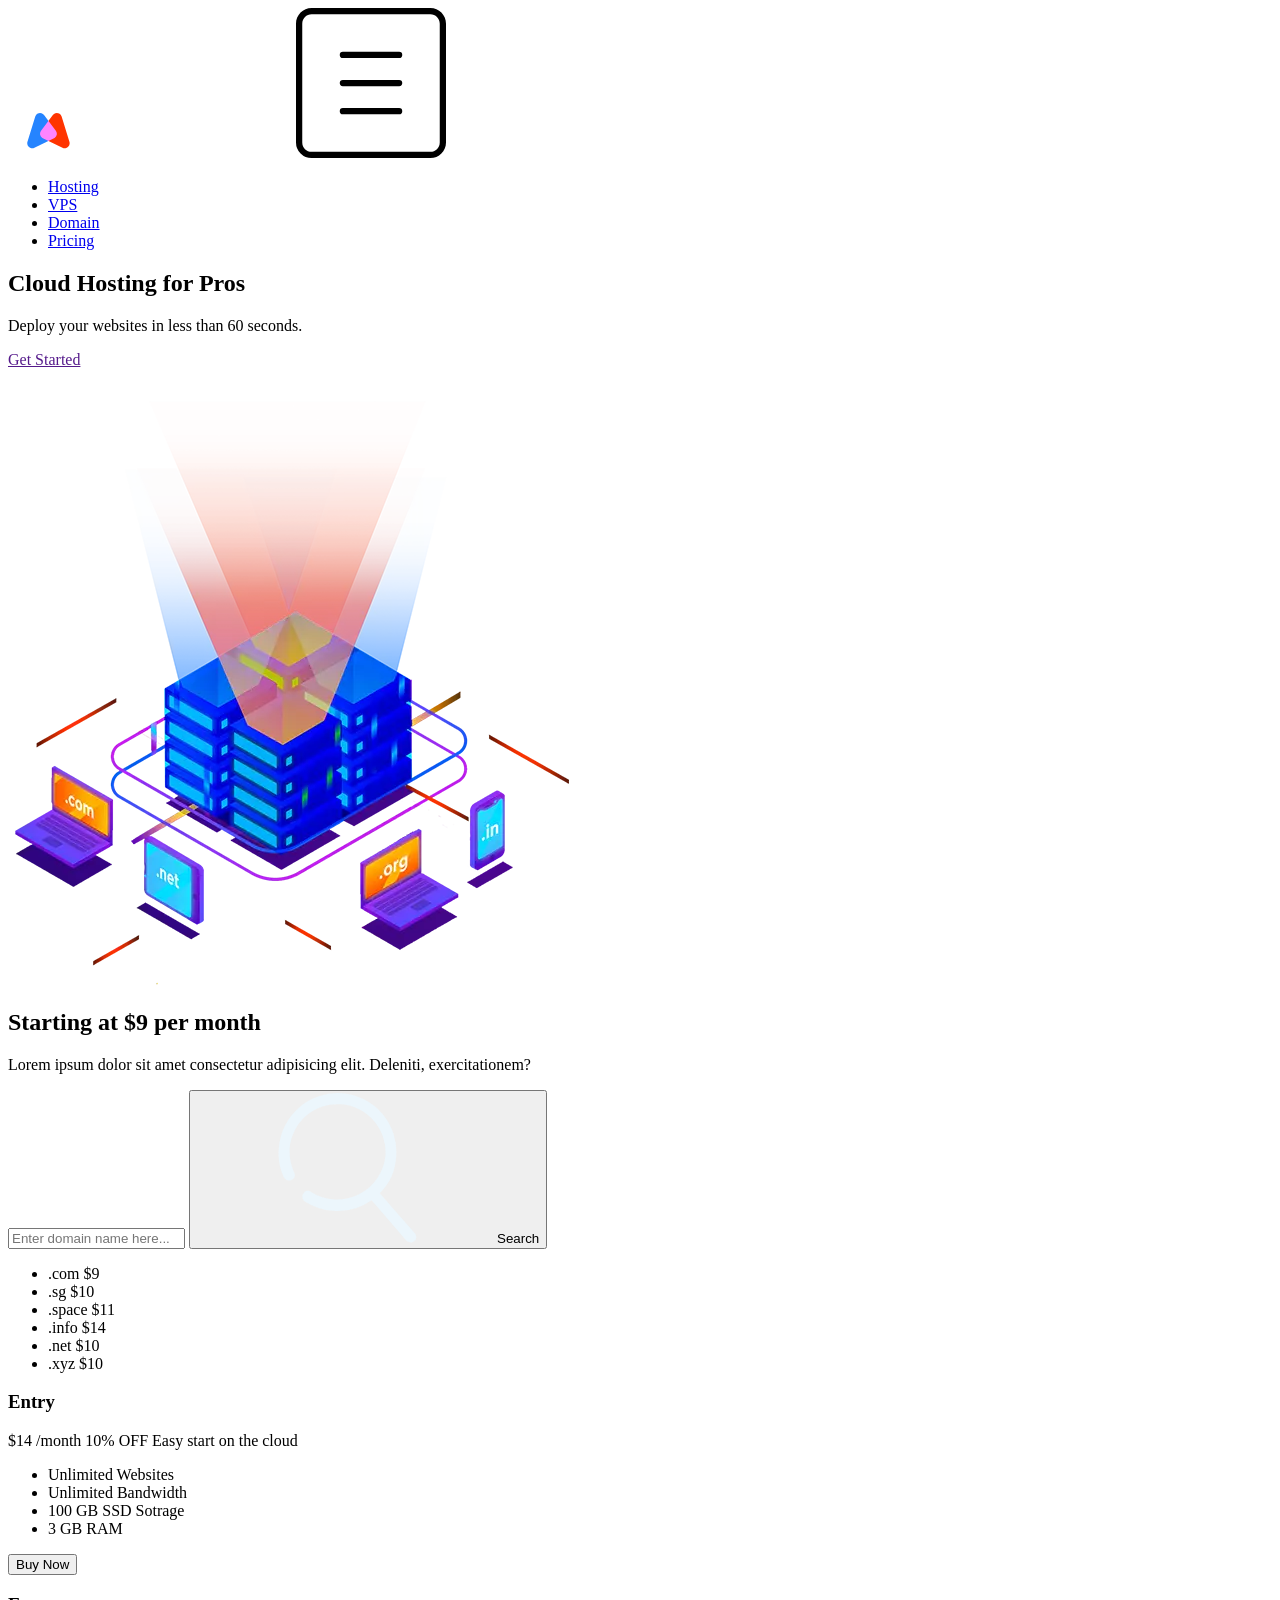
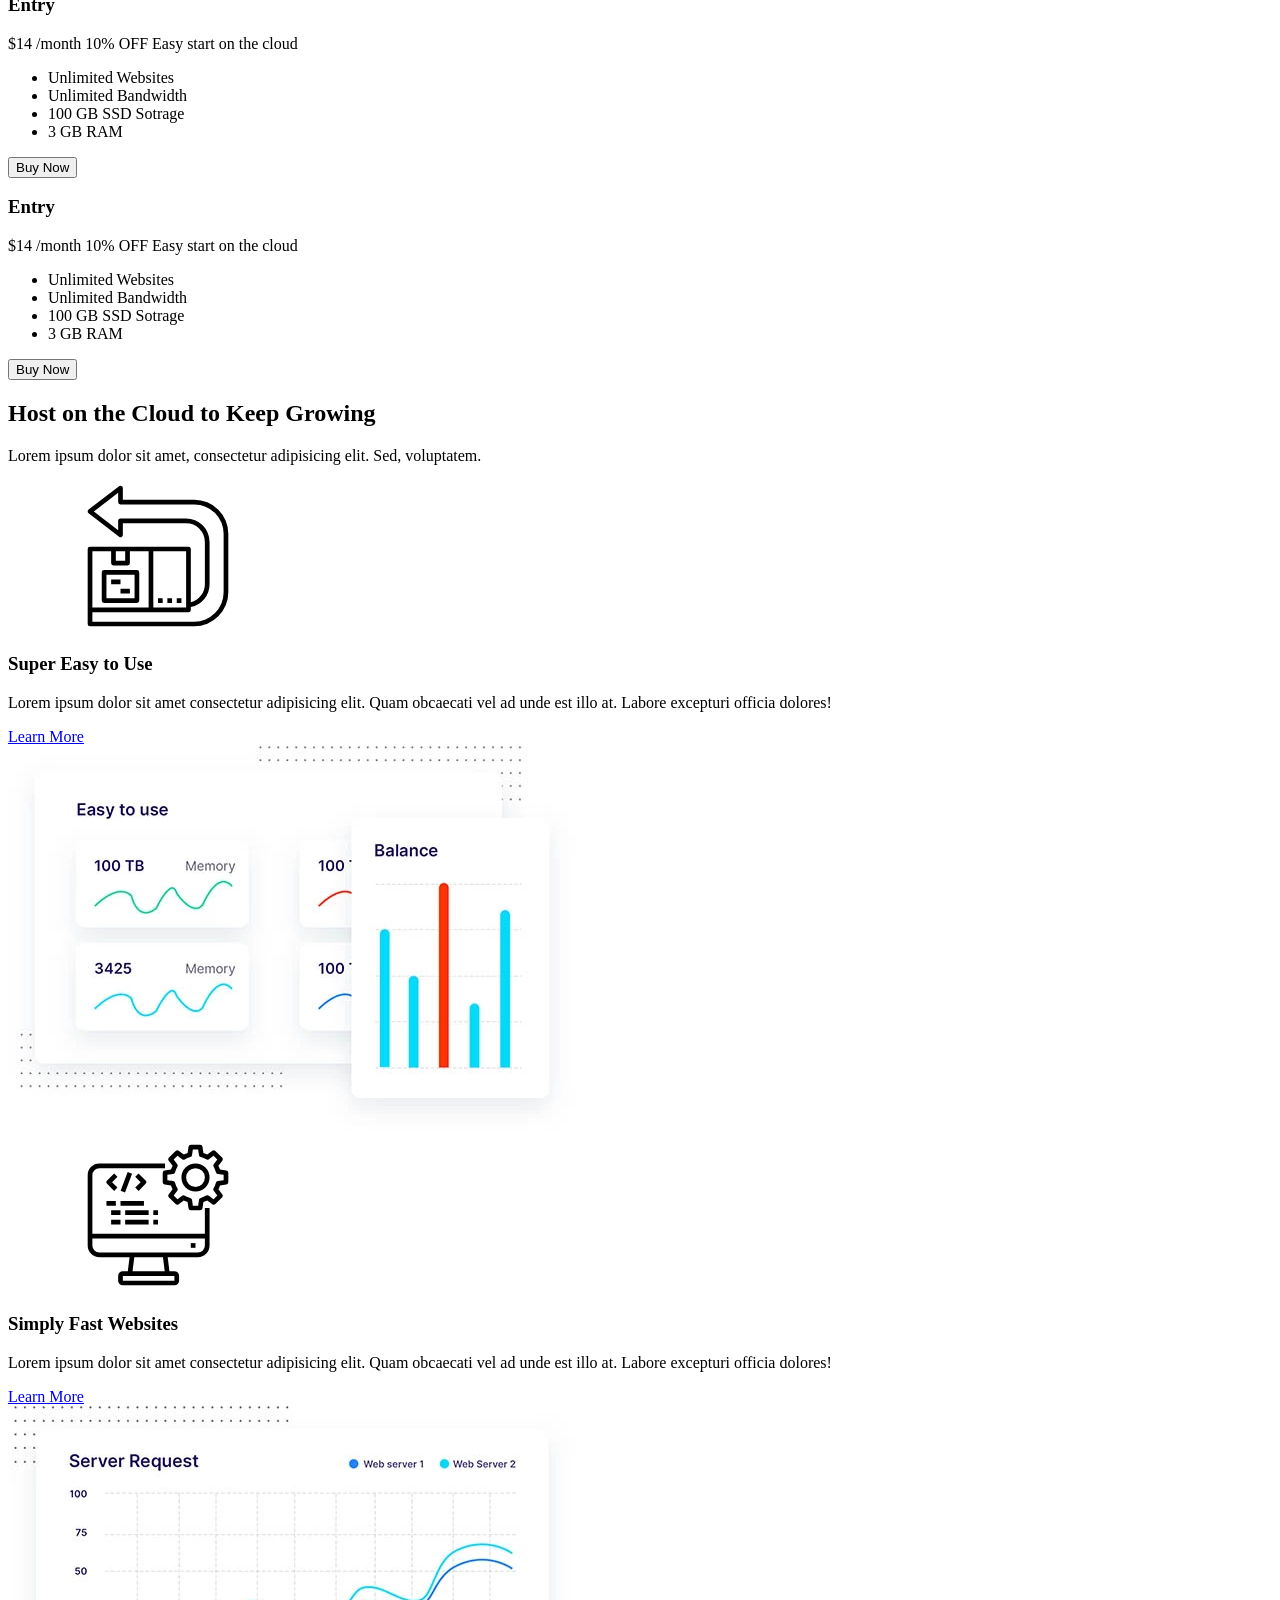
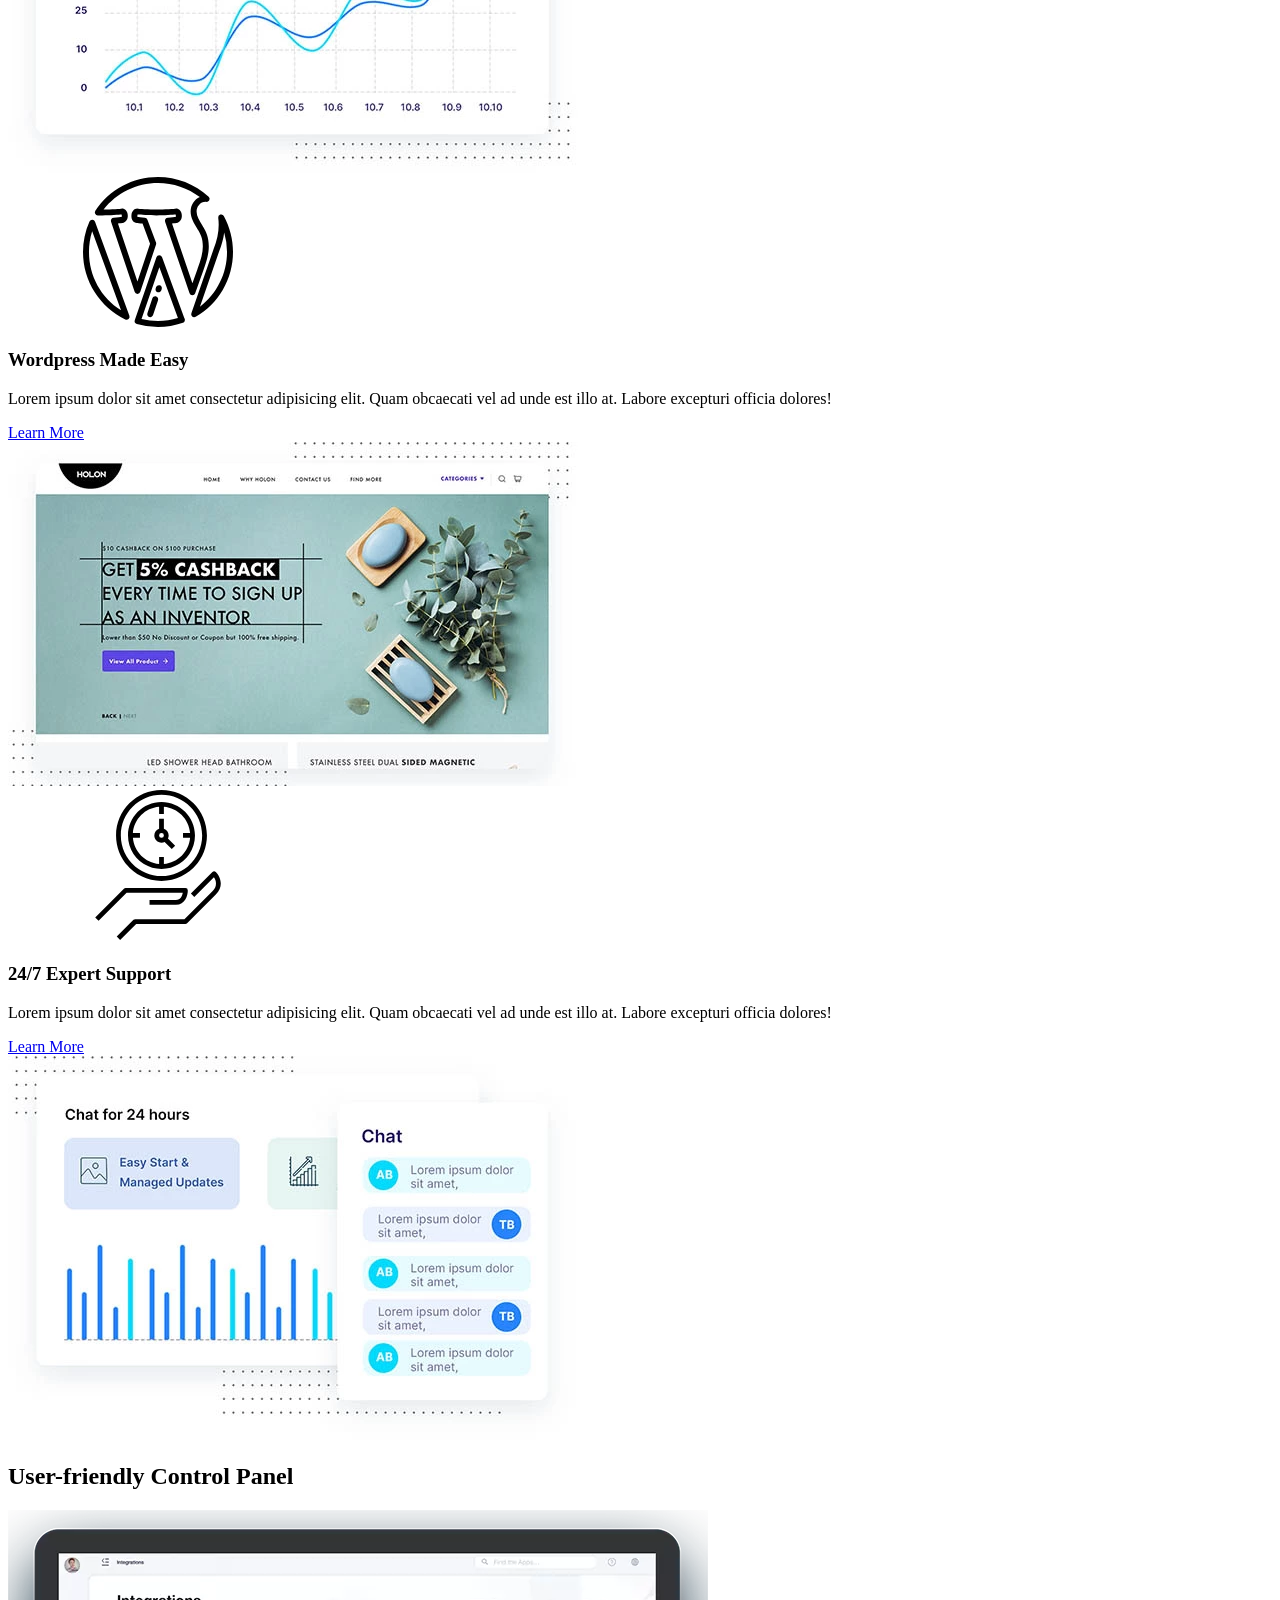
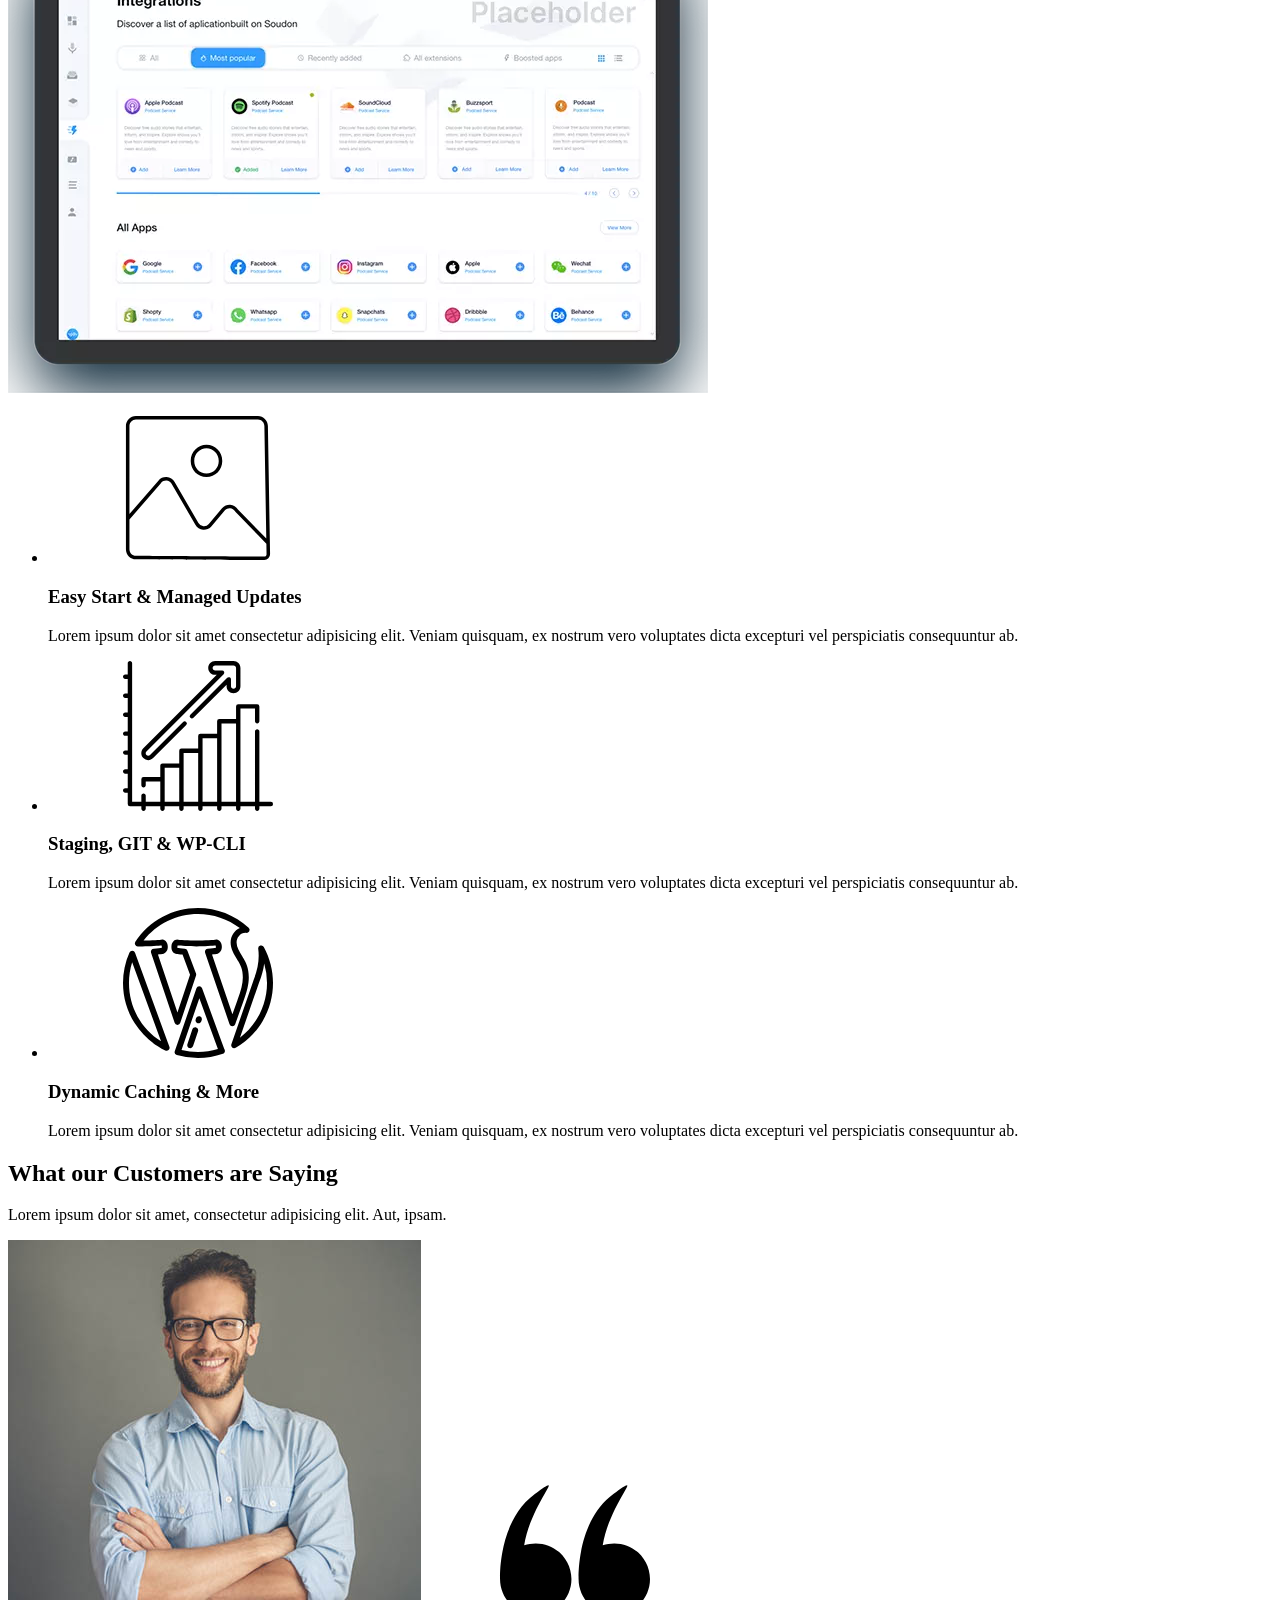
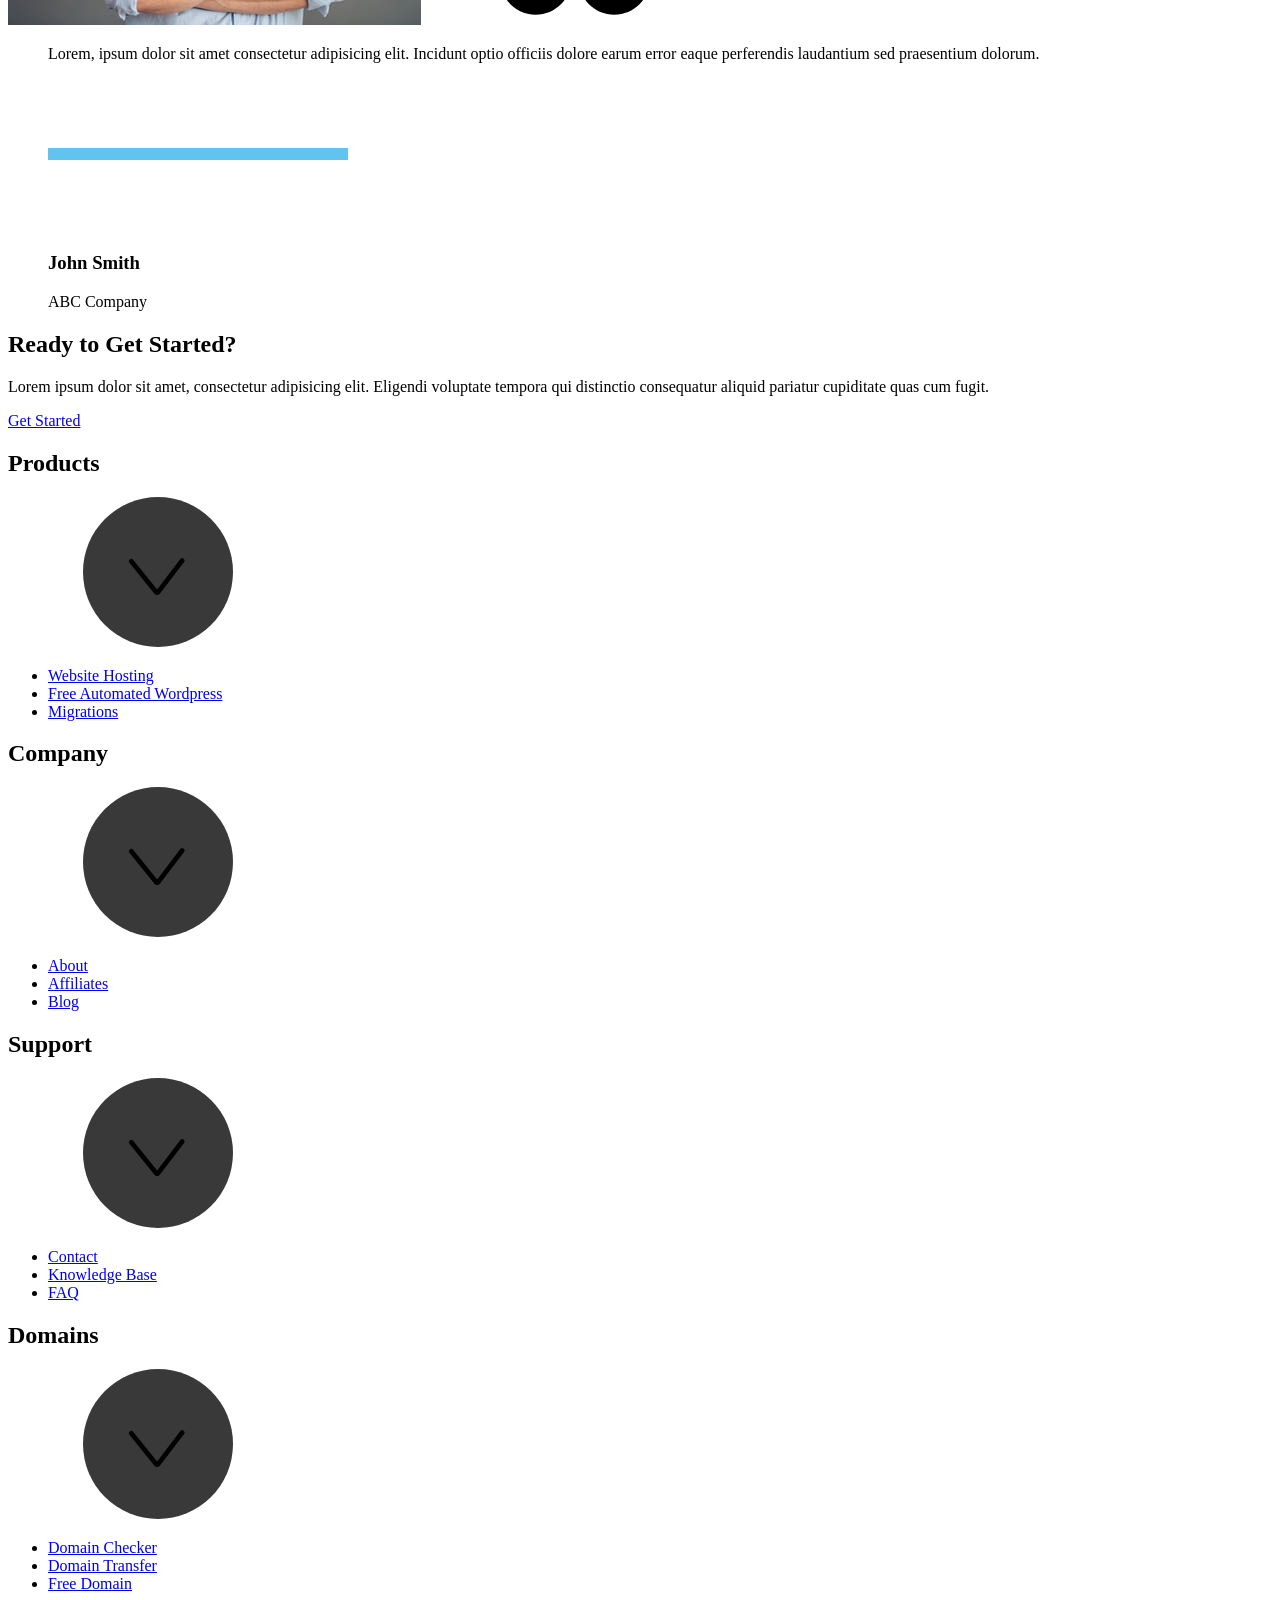
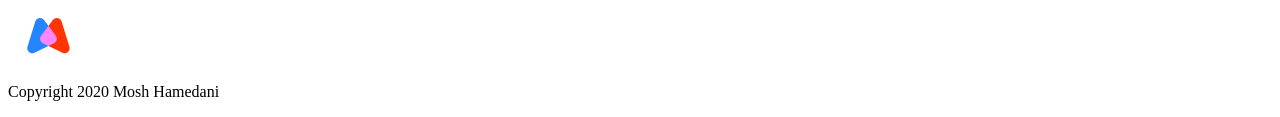
==== commit b5de94c9: "Add Parcel for Building" ====
--- a/index.html
+++ b/index.html
@@ -2,18 +2,24 @@
 <html lang="en">
   <head>
     <meta charset="UTF-8" />
-    <meta http-equiv="X-UA-Compatible" content="IE=edge" />
     <meta name="viewport" content="width=device-width, initial-scale=1.0" />
-    <title>Document</title>
-    <link rel="preconnect" href="https://fonts.googleapis.com" />
-    <link rel="preconnect" href="https://fonts.gstatic.com" crossorigin />
+    <meta
+      name="description"
+      content="Deploy your websites in less than 60 seconds."
+    />
+    <meta property="og:title" content="Moshify... " />
+    <meta property="og:description" content="Moshify... " />
+    <meta property="og:type" content="website" />
+    <meta property="og:image" content="http://" />
+    <meta property="og:url" content="https://moshified.com" />
+    <title>Moshify - Go Online for Just $9</title>
+    <link rel="preconnect" href="https://fonts.gstatic.com" />
     <link
-      hr
-      ef="https://fonts.googleapis.com/css2?family=Inter:wght@400;600;700&display=swap"
+      href="https://fonts.googleapis.com/css2?family=Inter:wght@400;600;700&display=swap"
       rel="stylesheet"
     />
-    <link rel="stylesheet" href="CSS/normalize.css" />
-    <link rel="stylesheet" href="CSS/styles.css" />
+    <link rel="stylesheet" href="css/normalize.css" />
+    <link rel="stylesheet" href="css/styles.css" />
     <link rel="stylesheet" href="https://unpkg.com/aos@next/dist/aos.css" />
   </head>
   <body>
@@ -21,7 +27,7 @@
       <nav class="nav collapsible">
         <a class="nav__brand" href="/"><img src="images/logo.svg" alt="" /></a>
         <svg class="icon icon--white nav__toggler">
-          <use xlink:href="images/sprite.svg#menu"></use>
+          <use href="images/sprite.svg#menu"></use>
         </svg>
         <ul class="list nav__list collapsible__content">
           <li class="nav__item"><a href="#">Hosting</a></li>
@@ -34,13 +40,15 @@
     <section class="block block--dark block--skewed-left hero">
       <div class="container grid grid--1x2">
         <header class="block__header hero__content">
-          <h1 class="block__heading">Cloud Hosting for Pros</h1>
+          <h1 data-aos="fade-right" class="block__heading">
+            Cloud Hosting for Pros
+          </h1>
           <p class="hero__tagline">
             Deploy your websites in less than 60 seconds.
           </p>
           <a href="" class="btn btn--accent btn--stretched">Get Started</a>
         </header>
-        <picture>
+        <picture data-aos="zoom-in">
           <source
             type="image/webp"
             srcset="images/banner.webp 1x, images/banner@2x.webp 2x"
@@ -53,7 +61,7 @@
         </picture>
       </div>
     </section>
-    <section class="block container block-domain">
+    <section data-aos="fade-up" class="block container block-domain">
       <header class="block__header">
         <h2>Starting at $9 per month</h2>
         <p>
@@ -69,7 +77,7 @@
         />
         <button class="btn btn--accent">
           <svg class="icon icon--white">
-            <use xlink:href="images/sprite.svg#search"></use></svg
+            <use href="images/sprite.svg#search"></use></svg
           >Search
         </button>
       </div>
@@ -82,7 +90,7 @@
         <li>.xyz $10</li>
       </ul>
     </section>
-    <section class="block container block-plans">
+    <section data-aos="fade-up" class="block container block-plans">
       <div class="grid grid--1x3">
         <div class="plan">
           <div class="card card--secondary">
@@ -154,11 +162,11 @@
           voluptatem.
         </p>
       </header>
-      <article class="grid grid--1x2 feature" data-aos="fade-right">
-        <div class="feature__content">
+      <article class="grid grid--1x2 feature">
+        <div class="feature__content" data-aos="fade-right">
           <span class="icon-container">
             <svg class="icon icon--primary">
-              <use xlink:href="images/sprite.svg#easy"></use>
+              <use href="images/sprite.svg#easy"></use>
             </svg>
           </span>
           <h3 class="feature__heading">Super Easy to Use</h3>
@@ -184,7 +192,7 @@
         <div class="feature__content">
           <span class="icon-container">
             <svg class="icon icon--primary">
-              <use xlink:href="images/sprite.svg#computer"></use>
+              <use href="images/sprite.svg#computer"></use>
             </svg>
           </span>
           <h3 class="feature__heading">Simply Fast Websites</h3>
@@ -210,7 +218,7 @@
         <div class="feature__content">
           <span class="icon-container">
             <svg class="icon icon--primary">
-              <use xlink:href="images/sprite.svg#wordpress"></use>
+              <use href="images/sprite.svg#wordpress"></use>
             </svg>
           </span>
           <h3 class="feature__heading">Wordpress Made Easy</h3>
@@ -236,7 +244,7 @@
         <div class="feature__content">
           <span class="icon-container">
             <svg class="icon icon--primary">
-              <use xlink:href="images/sprite.svg#clock"></use>
+              <use href="images/sprite.svg#clock"></use>
             </svg>
           </span>
           <h3 class="feature__heading">24/7 Expert Support</h3>
@@ -264,7 +272,7 @@
         <h2>User-friendly Control Panel</h2>
       </header>
       <div class="container grid grid--1x2">
-        <picture class="block-showcase__image">
+        <picture data-aos="fade-right" class="block-showcase__image">
           <source
             type="image/webp"
             srcset="images/ipad.webp 1x, images/ipad@2x.webp 2x"
@@ -275,12 +283,12 @@
           />
           <img src="images/ipad.png" alt="" />
         </picture>
-        <ul class="list">
+        <ul class="list" data-aos="fade-up">
           <li>
             <div class="media">
               <div class="media__image">
                 <svg class="icon icon--primary">
-                  <use xlink:href="images/sprite.svg#snap"></use>
+                  <use href="images/sprite.svg#snap"></use>
                 </svg>
               </div>
               <div class="media__body">
@@ -297,7 +305,7 @@
             <div class="media">
               <div class="media__image">
                 <svg class="icon icon--primary">
-                  <use xlink:href="images/sprite.svg#growth"></use>
+                  <use href="images/sprite.svg#growth"></use>
                 </svg>
               </div>
               <div class="media__body">
@@ -314,7 +322,7 @@
             <div class="media">
               <div class="media__image">
                 <svg class="icon icon--primary">
-                  <use xlink:href="images/sprite.svg#wordpress"></use>
+                  <use href="images/sprite.svg#wordpress"></use>
                 </svg>
               </div>
               <div class="media__body">
@@ -330,7 +338,7 @@
         </ul>
       </div>
     </section>
-    <section class="block">
+    <section class="block" data-aos="zoom-in">
       <header class="block__header">
         <h2>What our Customers are Saying</h2>
         <p>
@@ -347,7 +355,7 @@
               />
               <span class="icon-container icon-container--accent">
                 <svg class="icon icon--white icon--small">
-                  <use xlink:href="images/sprite.svg#quotes"></use>
+                  <use href="images/sprite.svg#quotes"></use>
                 </svg>
               </span>
             </div>
@@ -361,7 +369,7 @@
                 <div class="media">
                   <div class="media__image">
                     <svg class="icon icon--primary quote__line">
-                      <use xlink:href="images/sprite.svg#line"></use>
+                      <use href="images/sprite.svg#line"></use>
                     </svg>
                   </div>
                   <div class="media__body">
@@ -394,12 +402,12 @@
     <footer class="block block--dark footer">
       <div class="container grid footer__sections">
         <section class="collapsible collapsible--expanded footer__section">
-          <header class="collapsible__header">
+          <div class="collapsible__header">
             <h2 class="collapsible__heading footer__heading">Products</h2>
             <svg class="icon icon--white collapsible__chevron">
-              <use xlink:href="images/sprite.svg#chevron"></use>
-            </svg>
-          </header>
+              <use href="images/sprite.svg#chevron"></use>
+            </svg>
+          </div>
           <div class="collapsible__content">
             <ul class="list">
               <li><a href="#">Website Hosting</a></li>
@@ -409,12 +417,12 @@
           </div>
         </section>
         <section class="collapsible footer__section">
-          <header class="collapsible__header">
+          <div class="collapsible__header">
             <h2 class="collapsible__heading footer__heading">Company</h2>
             <svg class="icon icon--white collapsible__chevron">
-              <use xlink:href="images/sprite.svg#chevron"></use>
-            </svg>
-          </header>
+              <use href="images/sprite.svg#chevron"></use>
+            </svg>
+          </div>
           <div class="collapsible__content">
             <ul class="list">
               <li><a href="#">About</a></li>
@@ -424,12 +432,12 @@
           </div>
         </section>
         <section class="collapsible footer__section">
-          <header class="collapsible__header">
+          <div class="collapsible__header">
             <h2 class="collapsible__heading footer__heading">Support</h2>
             <svg class="icon icon--white collapsible__chevron">
-              <use xlink:href="images/sprite.svg#chevron"></use>
-            </svg>
-          </header>
+              <use href="images/sprite.svg#chevron"></use>
+            </svg>
+          </div>
           <div class="collapsible__content">
             <ul class="list">
               <li><a href="#">Contact</a></li>
@@ -439,12 +447,12 @@
           </div>
         </section>
         <section class="collapsible footer__section">
-          <header class="collapsible__header">
+          <div class="collapsible__header">
             <h2 class="collapsible__heading footer__heading">Domains</h2>
             <svg class="icon icon--white collapsible__chevron">
-              <use xlink:href="images/sprite.svg#chevron"></use>
-            </svg>
-          </header>
+              <use href="images/sprite.svg#chevron"></use>
+            </svg>
+          </div>
           <div class="collapsible__content">
             <ul class="list">
               <li><a href="#">Domain Checker</a></li>
@@ -453,13 +461,12 @@
             </ul>
           </div>
         </section>
-        <section class="footer__brand">
+        <div class="footer__brand">
           <img src="images/logo.svg" alt="" />
           <p class="footer__copyright">Copyright 2020 Mosh Hamedani</p>
-        </section>
+        </div>
       </div>
     </footer>
-
     <script src="js/main.js"></script>
     <script src="https://unpkg.com/aos@next/dist/aos.js"></script>
     <script>
